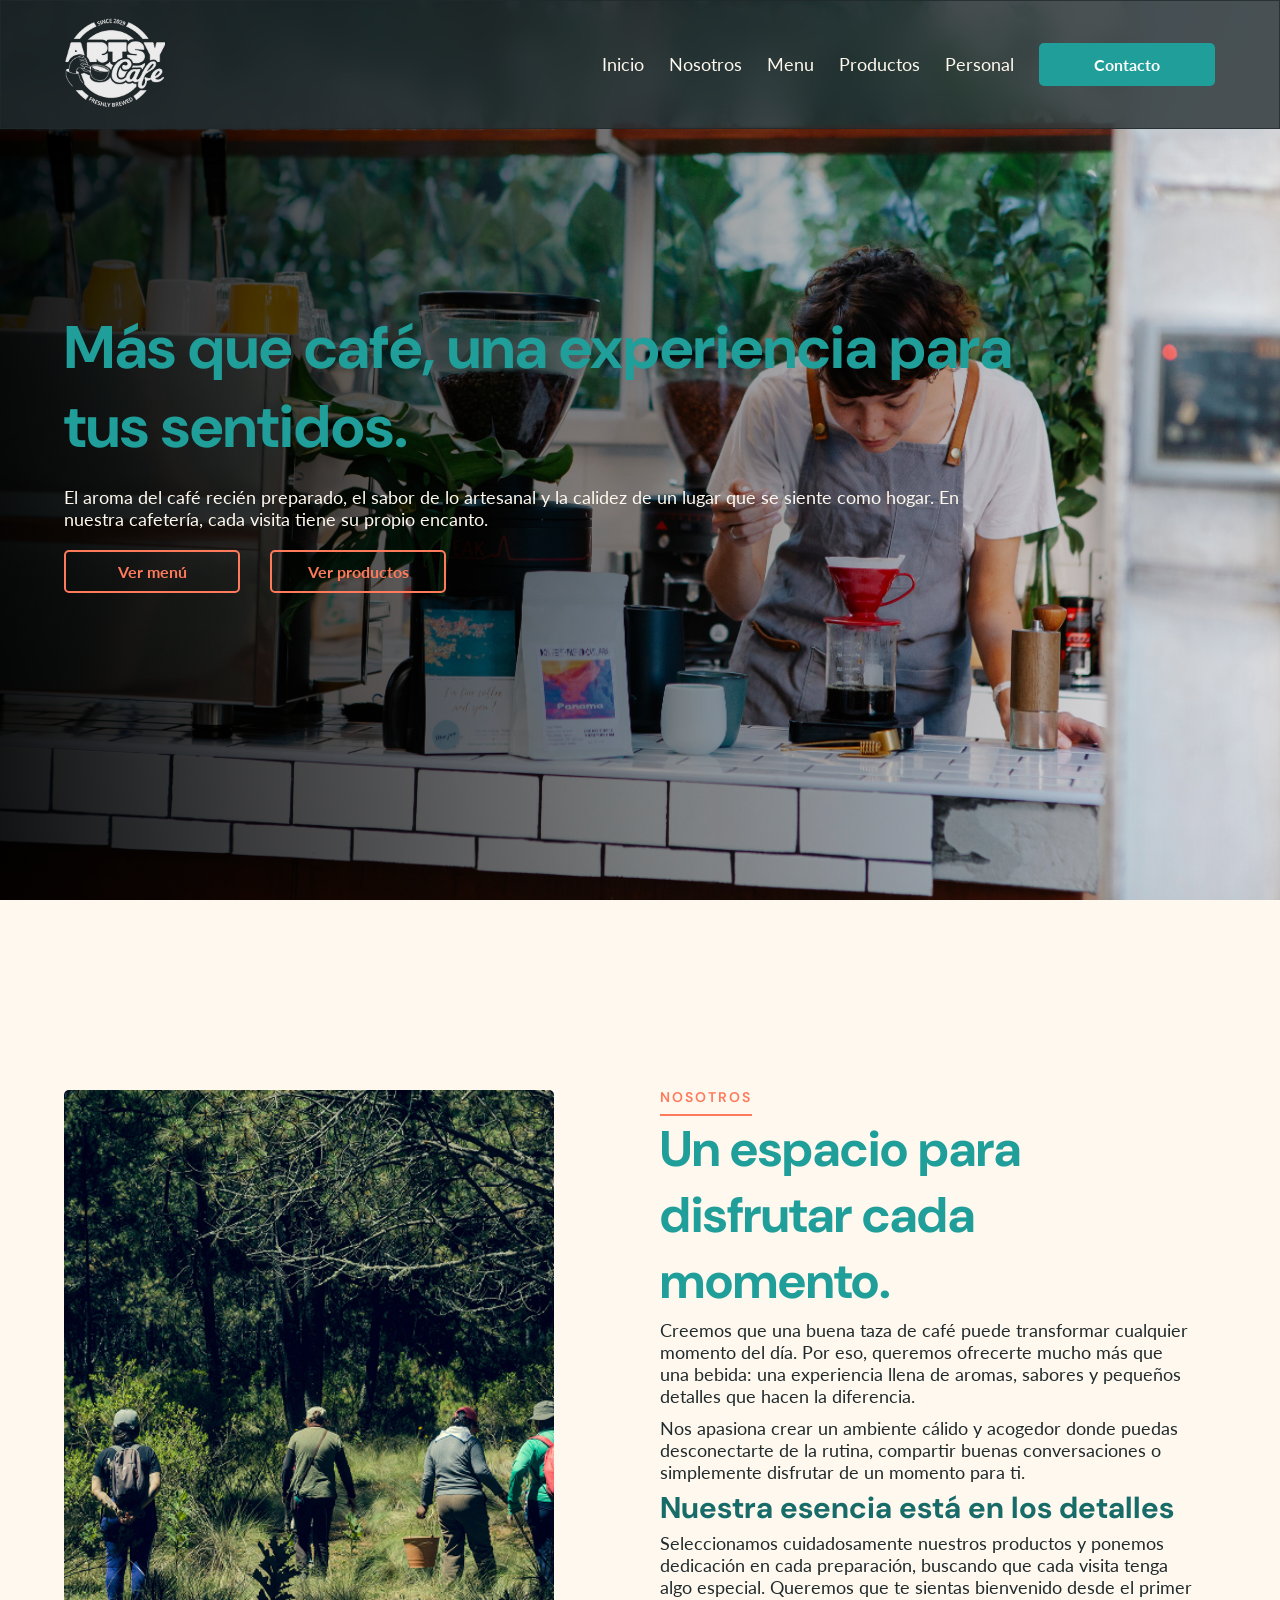
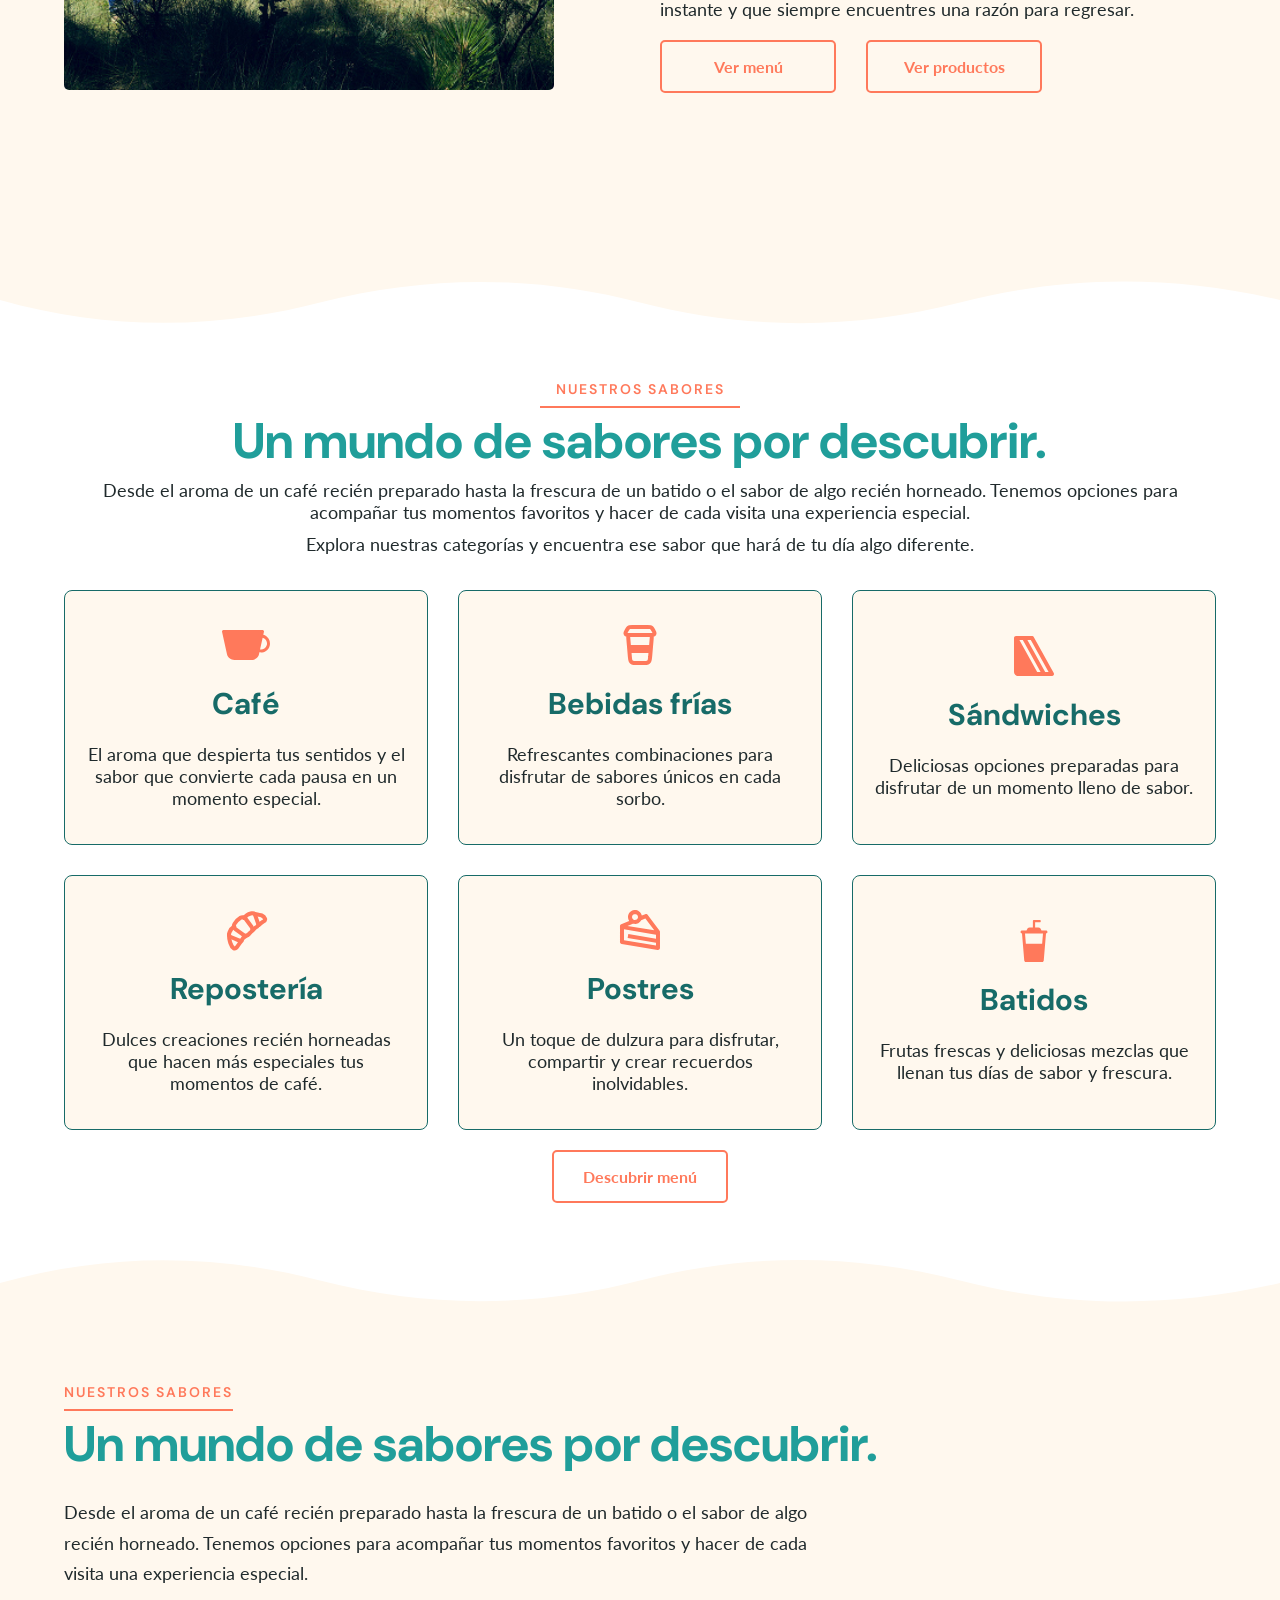
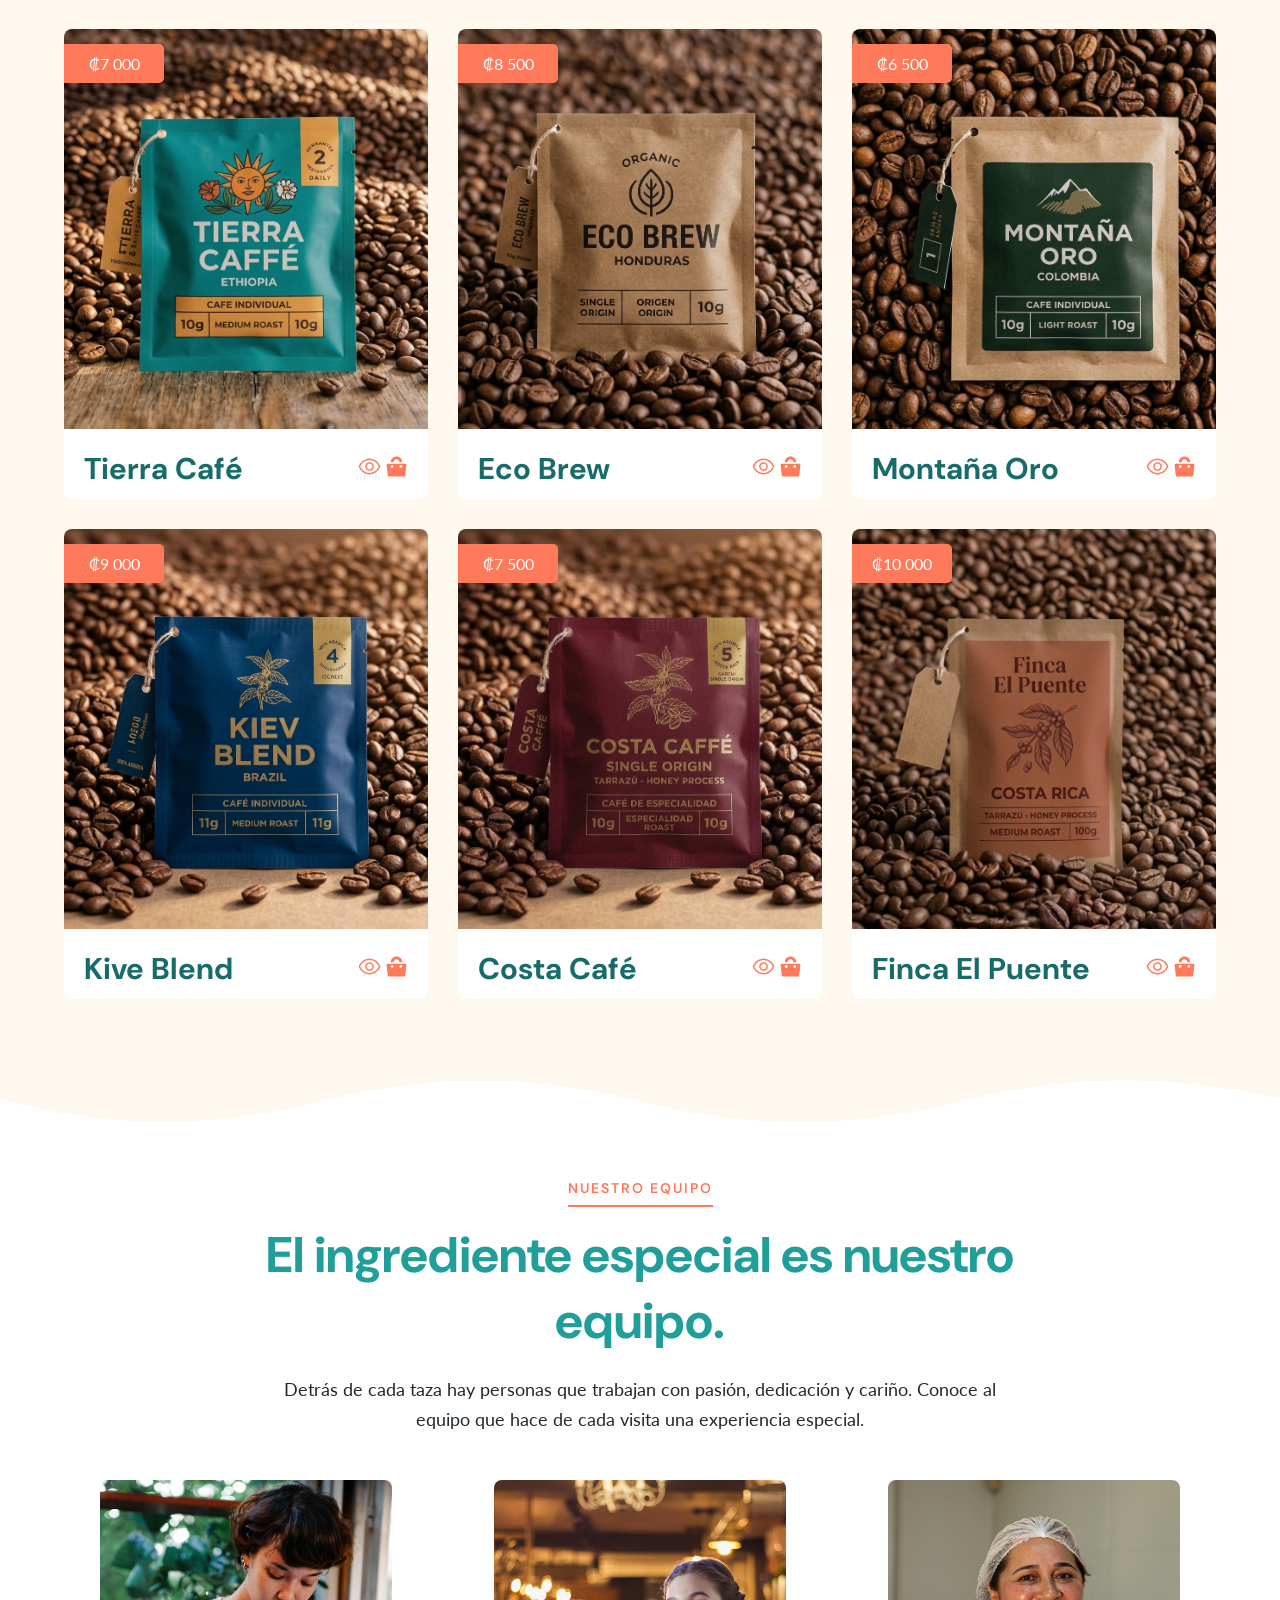
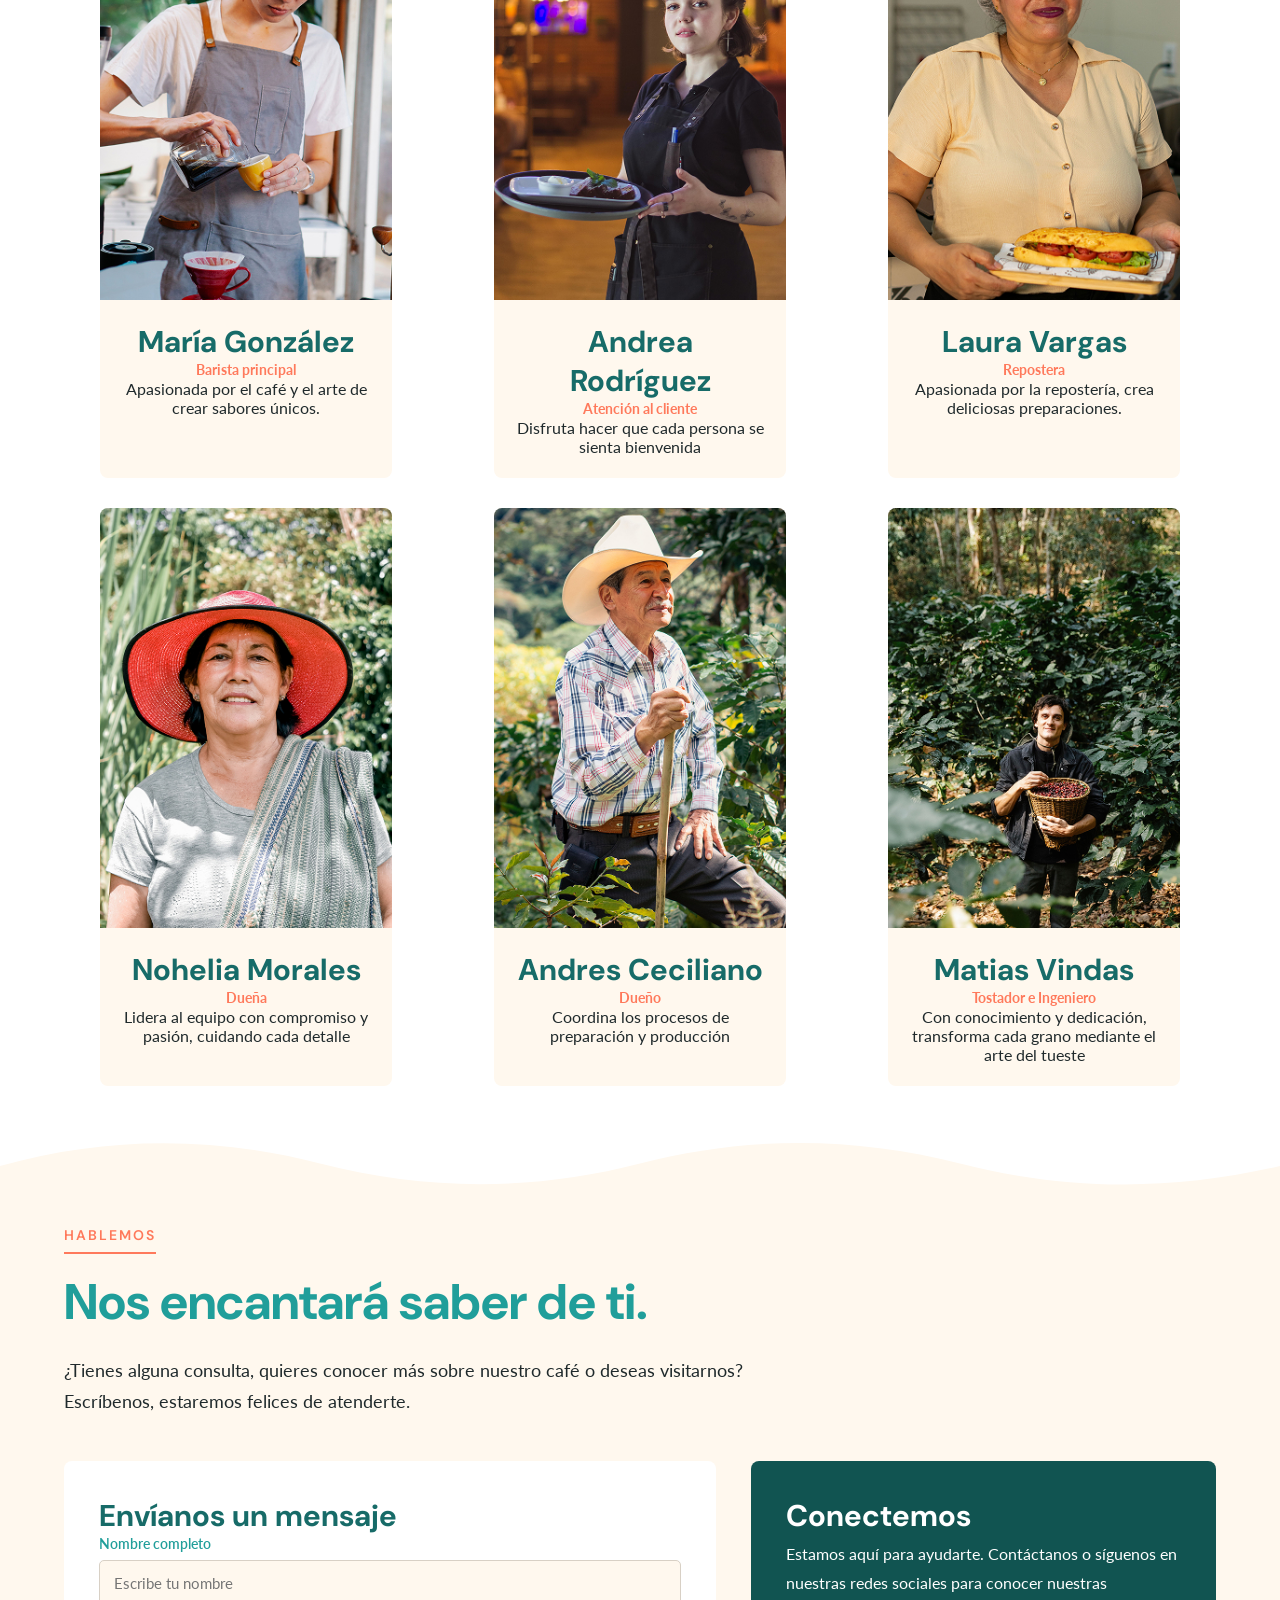
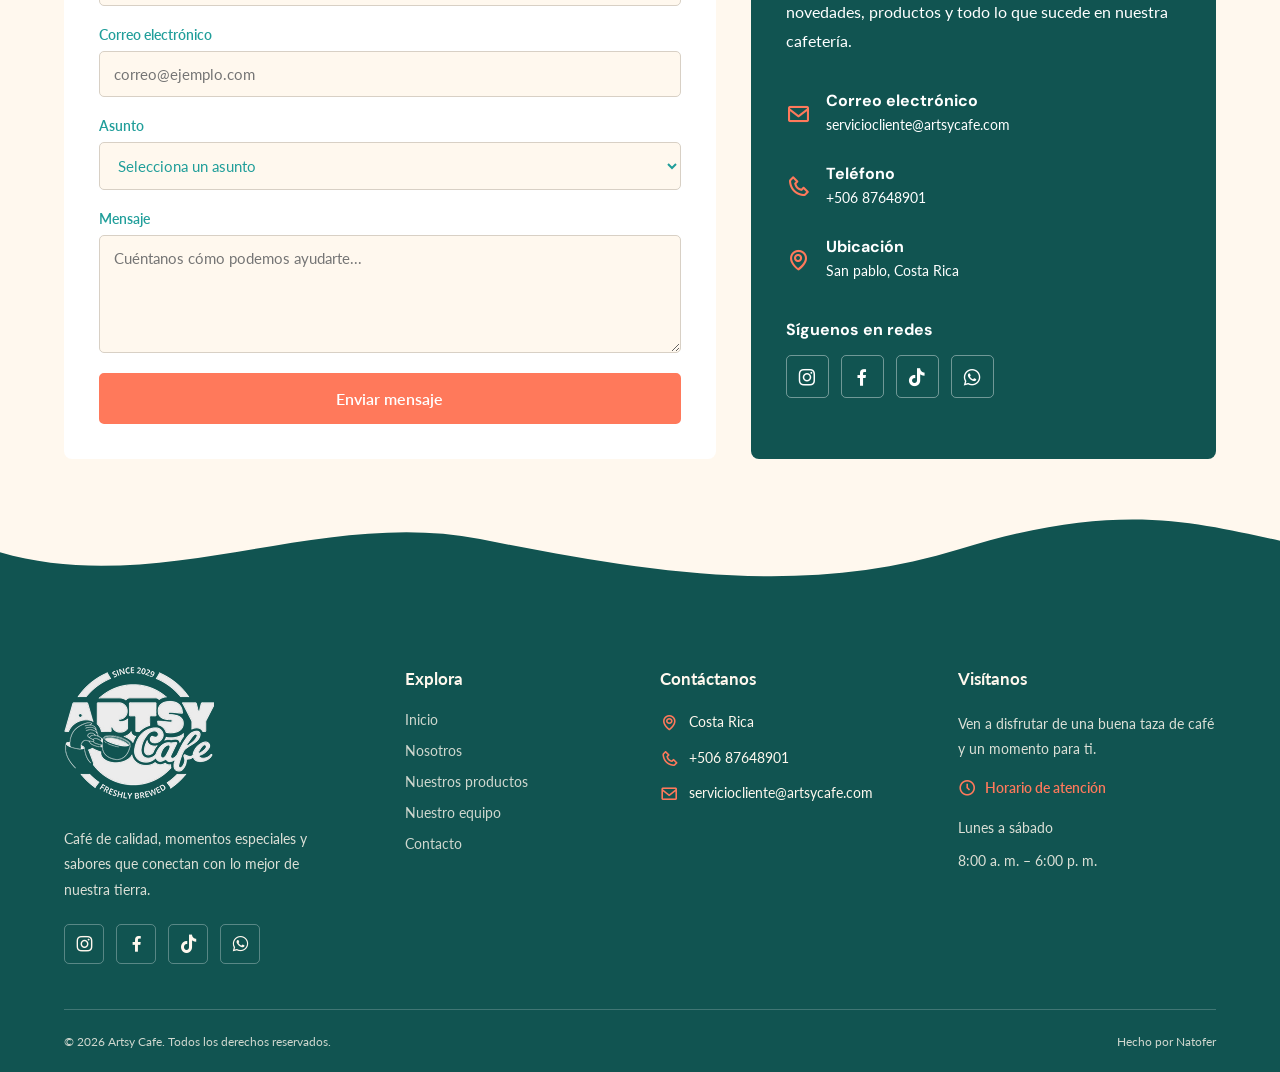
==== index.html @ 5e24585f "Add files via upload" ====
<!DOCTYPE html>
<html lang="en">

<head>
    <meta charset="UTF-8">
    <meta name="viewport" content="width=device-width, initial-scale=1.0">
    <title>Document</title>
    <link rel="stylesheet" href="css/style.css">
    <link href="https://unpkg.com/boxicons@2.1.4/css/boxicons.min.css" rel="stylesheet">
</head>

<body>
    <header>
        <nav>
            <article class="containerNav">
                <div class="logo">
                    <img src="img/logo.png" alt="Logo de la cafeteria Artsy Cafe">
                </div>
                <ul class="navLink">
                    <li class="navItem"><a href="#" class="navDirec">Inicio</a></li>
                    <li class="navItem"><a href="#" class="navDirec">Nosotros</a></li>
                    <li class="navItem"><a href="#" class="navDirec">Menu</a></li>
                    <li class="navItem"><a href="#" class="navDirec">Productos</a></li>
                    <li class="navItem"><a href="#" class="navDirec">Personal</a></li>
                    <li class="navItem"><a href="#" class="navDirec btnContact">Contacto</a></li>
                </ul>
            </article>
        </nav>
        <div class="containerHeader">
            <h1>Más que café, una experiencia para tus sentidos.</h1>
            <p>El aroma del café recién preparado, el sabor de lo artesanal y la calidez de un lugar que se siente como
                hogar. En nuestra cafetería, cada visita tiene su propio encanto.</p>
            <div class="botonesHeader">
                <a class="btnHeader" href="">Ver menú</a>
                <a class="btnHeader" href="">Ver productos</a>
            </div>

        </div>

    </header>
    <main>
        <section class="Nosotros">
            <article class="container">
                <div class="infoCaru">
                    <div class="nosotros-carrusel">
                        <div class="carrusel-track">
                            <!-- Grupo original -->
                            <img src="img/nosotros1.jpg" alt="Café 1">
                            <img src="img/nosotros2.jpg" alt="Café 2">
                            <img src="img/nosotros3.jpg" alt="Café 3">
                            <img src="img/nosotros4.jpg" alt="Café 4">
                            <img src="img/nosotros5.jpg" alt="Café 5">
                            <img src="img/nosotros6.jpg" alt="Café 6">

                            <!-- Duplicado para el efecto infinito -->
                            <img src="img/nosotros1.jpg" alt="Café 1">
                            <img src="img/nosotros2.jpg" alt="Café 2">
                            <img src="img/nosotros3.jpg" alt="Café 3">
                            <img src="img/nosotros4.jpg" alt="Café 4">
                            <img src="img/nosotros5.jpg" alt="Café 5">
                            <img src="img/nosotros6.jpg" alt="Café 6">
                        </div>
                    </div>
                    <div class="textos">
                        <span class="etiqueta">Nosotros</span>
                        <h2>Un espacio para disfrutar cada momento.</h2>
                        <P class="pOscuro">Creemos que una buena taza de café puede transformar cualquier momento del
                            día. Por eso,
                            queremos ofrecerte mucho más que una bebida: una experiencia llena de aromas, sabores y
                            pequeños detalles que hacen la diferencia.</P>
                        <P class="pOscuro">Nos apasiona crear un ambiente cálido y acogedor donde puedas desconectarte
                            de la rutina,
                            compartir buenas conversaciones o simplemente disfrutar de un momento para ti.</P>
                        <h3>Nuestra esencia está en los detalles</h3>
                        <p class="pOscuro">Seleccionamos cuidadosamente nuestros productos y ponemos dedicación en cada
                            preparación,
                            buscando que cada visita tenga algo especial. Queremos que te sientas bienvenido desde el
                            primer instante y que siempre encuentres una razón para regresar.</p>
                        <div class="botonesNosotros">
                            <a class="btnNosotros" href="">Ver menú</a>
                            <a class="btnNosotros" href="">Ver productos</a>
                        </div>

                    </div>

                </div>

            </article>
        </section>
        <div class="separadorOndas">
            <svg viewBox="0 0 1440 120" preserveAspectRatio="none">
                <path d="M0,40
               C120,100 240,100 360,45
               C480,-10 600,-10 720,45
               C840,100 960,100 1080,45
               C1200,-10 1320,-10 1440,40
               L1440,0 L0,0 Z" fill="var(--Marfil)" />
            </svg>
        </div>
        <section class="menu">
            <article class="container">
                <div class="texroinfoProduc">
                    <span class="etiqueta">NUESTROS SABORES</span>
                    <h2>Un mundo de sabores por descubrir.</h2>
                    <P class="pOscuro">Desde el aroma de un café recién preparado hasta la frescura de un batido o el
                        sabor
                        de algo recién horneado. Tenemos opciones para acompañar tus momentos favoritos y hacer de cada
                        visita una experiencia especial.</P>
                    <P class="pOscuro">Explora nuestras categorías y encuentra ese sabor que hará de tu día algo
                        diferente.</P>
                    <div class="productos">
                        <div class="cardProductos">
                            <img src="img/svg/bi_cup-fill.svg" alt="taza de cafe">
                            <h3>Café</h3>
                            <p class="pOscuro">El aroma que despierta tus sentidos y el sabor que convierte cada pausa
                                en un momento especial.</p>
                        </div>
                        <div class="cardProductos">
                            <img src="img/svg/ci_coffe-to-go.svg" alt="botella para bebidas frias">
                            <h3>Bebidas frías</h3>
                            <p class="pOscuro">Refrescantes combinaciones para disfrutar de sabores únicos en cada
                                sorbo.</p>
                        </div>
                        <div class="cardProductos">
                            <img src="img/svg/boxicons_sandwich-filled.svg" alt="medio emparedado">
                            <h3>Sándwiches</h3>
                            <p class="pOscuro">Deliciosas opciones preparadas para disfrutar de un momento lleno de
                                sabor.</p>
                        </div>
                        <div class="cardProductos">
                            <img src="img/svg/icon-park_croissant.svg" alt="croissanr">
                            <h3>Repostería</h3>
                            <p class="pOscuro">Dulces creaciones recién horneadas que hacen más especiales tus momentos
                                de café.</p>
                        </div>
                        <div class="cardProductos">
                            <img src="img/svg/boxicons_cake-slice.svg" alt="porcion de un pastel ">
                            <h3>Postres</h3>
                            <p class="pOscuro">Un toque de dulzura para disfrutar, compartir y crear recuerdos
                                inolvidables.</p>
                        </div>
                        <div class="cardProductos">
                            <img src="img/svg/fluent-emoji-high-contrast_cup-with-straw.svg" alt="vaso para batidos">
                            <h3>Batidos</h3>
                            <p class="pOscuro">Frutas frescas y deliciosas mezclas que llenan tus días de sabor y
                                frescura.</p>
                        </div>
                    </div>
                    <a class="btnNosotros" href="">Descubrir menú</a>
                </div>

            </article>
        </section>
        <div class="separadorOndas">
            <svg viewBox="0 0 1440 120" preserveAspectRatio="none">
                <path d="M0,80
            C120,20 240,20 360,75
            C480,130 600,130 720,75
            C840,20 960,20 1080,75
            C1200,130 1320,130 1440,80
            L1440,120 L0,120 Z" fill="var(--Marfil)" />
            </svg>
        </div>
        <section class="secProducto">
            <article class="container">
                <span class="etiqueta">NUESTROS SABORES</span>

                <h2>Un mundo de sabores por descubrir.</h2>

                <p class="pOscuro">
                    Desde el aroma de un café recién preparado hasta la frescura
                    de un batido o el sabor de algo recién horneado. Tenemos
                    opciones para acompañar tus momentos favoritos y hacer de
                    cada visita una experiencia especial.
                </p>
                <div class="productosCars">
                    <div class="cardProducto">
                        <div class="cafe">
                            <img src="img/cafe1.jpg" alt="Café Tierra">
                        </div>
                        <div class="ojo"></div>
                        <div class="precio">
                            <p>₡7 000</p>
                        </div>
                        <div class="textos">
                            <div class="tituloBoton">
                                <h3>Tierra Café</h3>
                                <div class="botones">
                                    <a href=""><img src="img/svg/carbon_view.svg" alt=""></a>
                                    <a href=""><img src="img/svg/at-icons_shopping-bag.svg" alt=""></a>
                                </div>
                            </div>
                        </div>
                    </div>

                    <div class="cardProducto">
                        <div class="cafe">
                            <img src="img/cafe2.jpg" alt="Café de Altura">
                        </div>
                        <div class="ojo"></div>
                        <div class="precio">
                            <p>₡8 500</p>
                        </div>
                        <div class="textos">
                            <div class="tituloBoton">
                                <h3>Eco Brew</h3>
                                <div class="botones">
                                    <a href=""><img src="img/svg/carbon_view.svg" alt=""></a>
                                    <a href=""><img src="img/svg/at-icons_shopping-bag.svg" alt=""></a>
                                </div>
                            </div>
                        </div>
                    </div>

                    <div class="cardProducto">
                        <div class="cafe">
                            <img src="img/cafe3.jpg" alt="Café Montaña">
                        </div>
                        <div class="ojo"></div>
                        <div class="precio">
                            <p>₡6 500</p>
                        </div>
                        <div class="textos">
                            <div class="tituloBoton">
                                <h3>Montaña Oro</h3>
                                <div class="botones">
                                    <a href=""><img src="img/svg/carbon_view.svg" alt=""></a>
                                    <a href=""><img src="img/svg/at-icons_shopping-bag.svg" alt=""></a>
                                </div>
                            </div>
                        </div>
                    </div>

                    <div class="cardProducto">
                        <div class="cafe">
                            <img src="img/cafe4.jpg" alt="Café Reserva">
                        </div>
                        <div class="ojo"></div>
                        <div class="precio">
                            <p>₡9 000</p>
                        </div>
                        <div class="textos">
                            <div class="tituloBoton">
                                <h3>Kive Blend</h3>
                                <div class="botones">
                                    <a href=""><img src="img/svg/carbon_view.svg" alt=""></a>
                                    <a href=""><img src="img/svg/at-icons_shopping-bag.svg" alt=""></a>
                                </div>
                            </div>
                        </div>
                    </div>

                    <div class="cardProducto">
                        <div class="cafe">
                            <img src="img/cafe5.jpg" alt="Costa Café">
                        </div>
                        <div class="ojo"></div>
                        <div class="precio">
                            <p>₡7 500</p>
                        </div>
                        <div class="textos">
                            <div class="tituloBoton">
                                <h3>Costa Café</h3>
                                <div class="botones">
                                    <a href=""><img src="img/svg/carbon_view.svg" alt=""></a>
                                    <a href=""><img src="img/svg/at-icons_shopping-bag.svg" alt=""></a>
                                </div>
                            </div>
                        </div>
                    </div>

                    <div class="cardProducto">
                        <div class="cafe">
                            <img src="img/cafe6.jpg" alt="Café Especial">
                        </div>
                        <div class="ojo"></div>
                        <div class="precio">
                            <p>₡10 000</p>
                        </div>
                        <div class="textos">
                            <div class="tituloBoton">
                                <h3>Finca El Puente</h3>
                                <div class="botones">
                                    <a href=""><img src="img/svg/carbon_view.svg" alt=""></a>
                                    <a href=""><img src="img/svg/at-icons_shopping-bag.svg" alt=""></a>
                                </div>
                            </div>

                        </div>
                    </div>
                </div>
            </article>
        </section>
        <div class="separadorOndas">
            <svg viewBox="0 0 1440 120" preserveAspectRatio="none">
                <path d="M0,40
               C120,100 240,100 360,45
               C480,-10 600,-10 720,45
               C840,100 960,100 1080,45
               C1200,-10 1320,-10 1440,40
               L1440,0 L0,0 Z" fill="var(--Marfil)" />
            </svg>
        </div>
        <section class="personal">
            <article class="container">
                <div class="encabezadoPersonal">
                    <span class="etiqueta">NUESTRO EQUIPO</span>
                    <h2>El ingrediente especial es nuestro equipo.</h2>
                    <p class="pOscuro">
                        Detrás de cada taza hay personas que trabajan con pasión,
                        dedicación y cariño. Conoce al equipo que hace de cada
                        visita una experiencia especial.
                    </p>
                </div>

                <div class="gridPersonal">

                    <div class="cardPersonal">
                        <div class="fotoPersonal">
                            <img src="img/barista.jpg" alt="Barista de la cafetería">
                        </div>
                        <div class="infoPersonal">
                            <h3>María González</h3>
                            <span class="puesto">Barista principal</span>
                            <p>Apasionada por el café y el arte de crear sabores únicos.</p>
                        </div>
                    </div>

                    <div class="cardPersonal">
                        <div class="fotoPersonal">
                            <img src="img/mesera.jpg" alt="Encargada de atención al cliente">
                        </div>
                        <div class="infoPersonal">
                            <h3>Andrea Rodríguez</h3>
                            <span class="puesto">Atención al cliente</span>
                            <p>Disfruta hacer que cada persona se sienta bienvenida</p>
                        </div>
                    </div>

                    <div class="cardPersonal">
                        <div class="fotoPersonal">
                            <img src="img/repostera.jpg" alt="Encargada de atención al cliente">
                        </div>
                        <div class="infoPersonal">
                            <h3>Laura Vargas</h3>
                            <span class="puesto">Repostera</span>
                            <p>Apasionada por la repostería, crea deliciosas preparaciones.</p>
                        </div>
                    </div>
                    <div class="cardPersonal">
                        <div class="fotoPersonal">
                            <img src="img/jefa.jpg" alt="jefa de la cafeteria">
                        </div>
                        <div class="infoPersonal">
                            <h3>Nohelia Morales</h3>
                            <span class="puesto">Dueña</span>
                            <p>Lidera al equipo con compromiso y pasión, cuidando cada detalle</p>
                        </div>
                    </div>

                    <div class="cardPersonal">
                        <div class="fotoPersonal">
                            <img src="img/jefe.jpg" alt="Jefe de la cafeteria">
                        </div>
                        <div class="infoPersonal">
                            <h3>Andres Ceciliano</h3>
                            <span class="puesto">Dueño</span>
                            <p>Coordina los procesos de preparación y producción</p>
                        </div>
                    </div>

                    <div class="cardPersonal">
                        <div class="fotoPersonal">
                            <img src="img/tostador.jpg" alt="Encargado de tostar el cafe">
                        </div>
                        <div class="infoPersonal">
                            <h3>Matias Vindas</h3>
                            <span class="puesto">Tostador e Ingeniero</span>
                            <p>Con conocimiento y dedicación, transforma cada grano mediante el arte del tueste</p>
                        </div>
                    </div>
                </div>
            </article>
        </section>
        <div class="separadorOndas">
            <svg viewBox="0 0 1440 120" preserveAspectRatio="none">
                <path d="M0,80
            C120,20 240,20 360,75
            C480,130 600,130 720,75
            C840,20 960,20 1080,75
            C1200,130 1320,130 1440,80
            L1440,120 L0,120 Z" fill="var(--Marfil)" />
            </svg>
        </div>
        <section class="contacto">
            <article class="container">

                <div class="encabezadoContacto">
                    <span class="etiqueta">HABLEMOS</span>
                    <h2>Nos encantará saber de ti.</h2>
                    <p class="pOscuro">
                        ¿Tienes alguna consulta, quieres conocer más sobre nuestro café
                        o deseas visitarnos? Escríbenos, estaremos felices de atenderte.
                    </p>
                </div>
                <div class="contenidoContacto">
                    <div class="formularioContacto">
                        <h3>Envíanos un mensaje</h3>

                        <form action="#" method="post">

                            <div class="campo">
                                <label for="nombre">Nombre completo</label>
                                <input type="text" id="nombre" name="nombre" placeholder="Escribe tu nombre" required>
                            </div>

                            <div class="campo">
                                <label for="correo">Correo electrónico</label>
                                <input type="email" id="correo" name="correo" placeholder="correo@ejemplo.com" required>
                            </div>

                            <div class="campo">
                                <label for="asunto">Asunto</label>
                                <select id="asunto" name="asunto" required>
                                    <option value="" disabled selected>
                                        Selecciona un asunto
                                    </option>
                                    <option value="consulta">Consulta general</option>
                                    <option value="productos">Productos y precios</option>
                                    <option value="cafe">Compra de café</option>
                                    <option value="visita">Visita a la cafetería</option>
                                    <option value="otro">Otro</option>
                                </select>
                            </div>

                            <div class="campo">
                                <label for="mensaje">Mensaje</label>
                                <textarea id="mensaje" name="mensaje" rows="5"
                                    placeholder="Cuéntanos cómo podemos ayudarte..." required></textarea>
                            </div>

                            <button type="submit" class="btnContacto">
                                Enviar mensaje
                            </button>

                        </form>
                    </div>

                    <!-- Información y redes sociales -->
                    <aside class="infoContacto">

                        <h3>Conectemos</h3>

                        <p class="pClaro">
                            Estamos aquí para ayudarte. Contáctanos o síguenos en
                            nuestras redes sociales para conocer nuestras novedades,
                            productos y todo lo que sucede en nuestra cafetería.
                        </p>

                        <div class="datoContacto">
                            <i class="bx bx-envelope"></i>
                            <div>
                                <h4>Correo electrónico</h4>
                                <p class="pClaro">serviciocliente@artsycafe.com</p>
                            </div>
                        </div>

                        <div class="datoContacto">
                            <i class="bx bx-phone"></i>
                            <div>
                                <h4>Teléfono</h4>
                                <p class="pClaro">+506 87648901</p>
                            </div>
                        </div>

                        <div class="datoContacto">
                            <i class="bx bx-map"></i>
                            <div>
                                <h4>Ubicación</h4>
                                <p class="pClaro">San pablo, Costa Rica</p>
                            </div>
                        </div>

                        <div class="redesContacto">
                            <h4>Síguenos en redes</h4>

                            <div class="iconosRedes">
                                <a href="#" aria-label="Instagram">
                                    <i class="bx bxl-instagram"></i>
                                </a>

                                <a href="#" aria-label="Facebook">
                                    <i class="bx bxl-facebook"></i>
                                </a>

                                <a href="#" aria-label="TikTok">
                                    <i class="bx bxl-tiktok"></i>
                                </a>

                                <a href="#" aria-label="WhatsApp">
                                    <i class="bx bxl-whatsapp"></i>
                                </a>
                            </div>
                        </div>

                    </aside>

                </div>
            </article>
        </section>
        <div class="ondasFooter">
            <svg viewBox="0 0 1440 120" preserveAspectRatio="none" xmlns="http://www.w3.org/2000/svg">
                <path d="M0,64 C180,120 360,10 540,48
               C720,86 900,120 1080,60
               C1260,0 1350,30 1440,50
               L1440,120 L0,120 Z" fill="var(--botonPrincipalHover)" />
            </svg>
        </div>

    </main>
    <footer class="footer">
        
        <div class="container">
            <div class="contenidoFooter">

                <!-- Marca -->
                <div class="marcaFooter">
                    <a href="#" class="logoFooter"><img src="img/logo.png" alt=""></a>
                    <p>
                        Café de calidad, momentos especiales y sabores
                        que conectan con lo mejor de nuestra tierra.
                    </p>
                    <div class="redesFooter">
                        <a href="#" aria-label="Instagram">
                            <i class="bx bxl-instagram"></i>
                        </a>
                        <a href="#" aria-label="Facebook">
                            <i class="bx bxl-facebook"></i>
                        </a>
                        <a href="#" aria-label="TikTok">
                            <i class="bx bxl-tiktok"></i>
                        </a>
                        <a href="#" aria-label="WhatsApp">
                            <i class="bx bxl-whatsapp"></i>
                        </a>
                    </div>
                </div>

                <!-- Navegación -->
                <div class="enlacesFooter">
                    <h3>Explora</h3>
                    <ul>
                        <li><a href="#inicio">Inicio</a></li>
                        <li><a href="#nosotros">Nosotros</a></li>
                        <li><a href="#productos">Nuestros productos</a></li>
                        <li><a href="#personal">Nuestro equipo</a></li>
                        <li><a href="#contacto">Contacto</a></li>
                    </ul>
                </div>

                <!-- Información -->
                <div class="enlacesFooter">
                    <h3>Contáctanos</h3>
                    <ul class="contactoFooter">
                        <li>
                            <i class="bx bx-map"></i>
                            <span>Costa Rica</span>
                        </li>
                        <li>
                            <i class="bx bx-phone"></i>
                            <span>+506 87648901</span>
                        </li>
                        <li>
                            <i class="bx bx-envelope"></i>
                            <span>serviciocliente@artsycafe.com</span>
                        </li>
                    </ul>
                </div>

                <!-- Horario -->
                <div class="horarioFooter">
                    <h3>Visítanos</h3>
                    <p>Ven a disfrutar de una buena taza de café y un momento para ti.</p>
                    <span class="horarioEtiqueta">
                        <i class="bx bx-time-five"></i>
                        Horario de atención
                    </span>
                    <p>Lunes a sábado</p>
                    <p>8:00 a. m. – 6:00 p. m.</p>
                </div>

            </div>

            <!-- Parte inferior -->
            <div class="inferiorFooter">
                <p>© 2026 Artsy Cafe. Todos los derechos reservados.</p>
                <p>Hecho por Natofer</p>
            </div>
        </div>
    </footer>
</body>

</html>
---- css/style.css ----
/*GENERAL*/
@import url('https://fonts.googleapis.com/css2?family=Cormorant+Garamond:ital,wght@0,400;0,500;0,600;1,400;1,500&family=DM+Sans:wght@400;500;600;700&family=Lato:wght@400;700&display=swap');
* {
    padding: 0;
    margin: 0;
    box-sizing: border-box;
    list-style: none;
    text-decoration: none;
    transition: 0.5s ease-in-out;
}
:root {
    /* TIPOGRAFÍAS */
    --fuenteTitulos: "DM Sans";
    --fuenteTexto: "Lato";
    --fuenteFrases: "Cormorant Garamond";
    /* PALETA PRINCIPAL */
    --Naranja: #FF795B;
    --azul: #209e9a;
    --Marfil: #FFF8EE;
    --noche: #202A2C;

    /* COLORES COMPLEMENTARIOS */
    --arena: #E9E1D5;
    --menta: #D9E8E3;
    --dorado: #D9A441;
    --gris: #697573;
    --blanco: #FFFFFF;

    /* TEXTOS */
    --textoPrincipal: #202A2C;
    --textoSecundario: #697573;
    --textoClaro: #FFF8EE;
    --textoEnBoton: #FFFFFF;

    /* FONDOS */
    --fondoPrincipal: #FFF8EE;
    --fondoOscuro: #202A2C;
    --fondoAlternativo: #E9E1D5;
    --fondoTarjeta: #FFFFFF;
    --fondoSuave: #D9E8E3;

    /* BOTONES */
    --botonPrincipal: #176B68;
    --botonPrincipalTexto: #FFFFFF;
    --botonPrincipalHover: #115451;

    --botonSecundario: #FF795B;
    --botonSecundarioTexto: #202A2C;
    --botonSecundarioHover: #E86649;

    --botonOutline: #176B68;
    --botonOutlineTexto: #176B68;

    /* NAVEGACIÓN */
    --navback: rgba(32, 42, 44, 0.781);
    --navTexto: #FFF8EE;
    --navHover: #FF795B;

    /* ENLACES */
    --enlace: #176B68;
    --enlaceHover: #E86649;

    /* BORDES Y SOMBRAS */
    --borde: #D8D0C5;
    --bordeOscuro: rgba(255, 248, 238, 0.18);
    --sombra: 0 8px 24px rgba(32, 42, 44, 0.10);

    /* ESTADOS */
    --exito: #287A55;
    --advertencia: #D9A441;
    --error: #C44545;
}
.container {
    width: 90%;
    margin: 0 auto;
}
section {
    padding: 40px 0;
    min-height: 100vh;
}
/*
===========================================================================
Separador
=========================================================================
*/
.separadorOndas {
    width: 100%;
    height: 60px;
    overflow: hidden;
    line-height: 0;
}

.separadorOndas svg {
    width: 100%;
    height: 100%;
    display: block;
}

.ondasFooter {
    width: 100%;
    height: 100px;
    overflow: hidden;
    line-height: 0;
    margin-bottom: -1px;
    background-color: var(--Marfil);
}

.ondasFooter svg {
    display: block;
    width: 100%;
    height: 100%;
}

/*
============================================================================
Fuentes
============================================================================
*/
h1 {
    font-family: var(--fuenteTitulos);
    font-size: 60px;
    color: var(--azul);
    max-width: 980px;
}
h2 {
    font-family: var(--fuenteTitulos);
    font-size: 50px;
    color: var(--azul);
    max-width: 980px;
}
h3 {
    font-family: var(--fuenteTitulos);
    font-size: 30px;
    color: var(--botonOutline);
}
h4{
    font-family: var(--fuenteTitulos);
}
.infoContacto h3,
.infoContacto h4 {
    color: var(--blanco);
}
.pOscuro {
    font-family: var(--fuenteTexto);
    font-size: 18px;
    color: var(--textoPrincipal);
    padding: 5px 0;
}
.pClaro{
    font-family: var(--fuenteTexto);
    font-size: 16px;
    color: var(--textoEnBoton);
    padding: 5px 0;
}
.frase {
    font-family: var(--fuenteFrases), serif;
    font-size: 25px;
    font-weight: 500;
    font-style: italic;
    line-height: 1.3;
    color: var(--Naranja);
}
.etiqueta {
    display: inline-block;
    color: var(--navHover);
    font-family: 'DM Sans', sans-serif;
    font-size: 14px;
    font-weight: 600;
    letter-spacing: 2px;
    text-transform: uppercase;
    padding-bottom: 8px;
    border-bottom: 2px solid var(--navHover);
}
.navDirec {
    font-family: var(--fuenteTexto);
    font-size: 18px;
    color: var(--Marfil);
}
.navDirec:hover {
    color: var(--Naranja);
    font-weight: bold;
}
/*
===========================================================================
Botones
===========================================================================
*/
/*NAV*/
.btnContact {
    display: flex;
    justify-content: center;
    align-items: center;

    width: 176px;
    padding: 10px;
    box-sizing: border-box;

    background-color: var(--azul);
    color: #FFFFFF;
    border: 2px solid var(--azul);
    border-radius: 5px;

    font-family: var(--fuenteTexto);
    font-size: 16px;
    font-weight: 700;
    text-align: center;
    text-decoration: none;

    cursor: pointer;
    transition: all 0.3s ease-in-out;
}
.btnContact:hover {
    background-color: var(--Naranja);
    color: #17131A;
    border-color: var(--Naranja);
}
/*Banner*/
.btnHeader {
    border-radius: 5px;
    border: 2px solid var(--Naranja);
    display: flex;
    width: 176px;
    padding: 10px;
    justify-content: center;
    align-items: center;
    gap: 10px;
    color: var(--Naranja);
    text-align: center;
    font-family: var(--fuenteTexto);
    font-size: 16px;
    font-style: normal;
    line-height: normal;
    font-weight: 700;
}
.btnHeader:hover {
    border-radius: 5px;
    border: 1px solid var(--rosaEmpolvado);
    background: var(--navHover);
    color: var(--Marfil);
}
/*NOSOTROS*/
.btnNosotros {
    color: var(--Naranja);
    border: 2px solid var(--Naranja);
    border-radius: 5px;
    display: flex;
    width: 176px;
    padding: 15px;
    justify-content: center;
    align-items: center;
    gap: 10px;
    text-align: center;
    font-family: var(--fuenteTexto);
    font-size: 16px;
    font-weight: 700;
    position: relative;
    overflow: hidden;
    background: transparent;
    text-decoration: none;
    transition: color 0.4s ease;
    z-index: 1;
}
.btnNosotros::before {
    content: "";
    position: absolute;
    inset: 0;
    background: var(--Naranja);
    transform: scaleX(0);
    transform-origin: left;
    transition: transform 0.4s ease;
    z-index: -1;
}
.btnNosotros:hover::before {
    transform: scaleX(1);
}
.btnNosotros:hover {
    color: var(--noche);
}
/*
========================================================
NAV
========================================================
*/
nav {
    padding: 15px 0;
    background: var(--navback);
    backdrop-filter: blur(15px);
    -webkit-backdrop-filter: blur(15px);
    border: 1px solid var(--navback);
    box-shadow: 0 8px 32px rgba(0, 0, 0, 0.08);
    z-index: 1000;
    position: fixed;
    top: 0;
    left: 0;
    width: 100%;
}
.containerNav {
    display: flex;
    width: 90%;
    margin: 0 auto;
    align-items: center;
    justify-content: space-between;
}
.logo img {
    width: 100px;
}
.navLink {
    display: flex;
    justify-content: space-between;
    gap: 25px;
    align-items: center;
}
/*
========================================================
HEADER
========================================================
*/
header {
    background:
        linear-gradient(to left,
            transparent 0%,
            rgba(0, 0, 0, 0.4) 50%,
            rgba(0, 0, 0, 0.9) 100%),
        url("../img/fondo.jpg");
    width: 100%;
    height: 100vh;
    background-position: center;
    background-repeat: no-repeat;
    background-size: cover;
}
.containerHeader {
    display: flex;
    flex-direction: column;
    height: 100%;
    justify-content: center;
    width: 90%;
    margin: 0 auto;
}
.containerHeader p {
    font-family: var(--fuenteTexto);
    font-size: 18px;
    color: var(--Marfil);
    max-width: 900px;
    padding-top: 20px;
}
.botonesHeader {
    display: flex;
    gap: 30px;
    padding-top: 20px;
}
/*
==============================================================================================================
Nosotros
===============================================================================================================
*/
.Nosotros {
    height: 100%;
    background-color: var(--Marfil);
}
.infoCaru {
    display: grid;
    grid-template-columns: 1fr 1fr;
    align-items: center;
    min-height: 100vh;
}
.botonesNosotros {
    display: flex;
    gap: 30px;
    padding-top: 15px;
}
.nosotros-carrusel {
    width: 85%;
    height: 600px;
    overflow: hidden;
    border-radius: 5px;
}
.carrusel-track {
    display: flex;
    flex-direction: column;
    animation: pasar-imagenes 18s infinite;
}
.carrusel-track img {
    width: 100%;
    height: 600px;
    flex-shrink: 0;
    object-fit: cover;
}
@keyframes pasar-imagenes {

    0%,
    13% {
        transform: translateY(0);
    }

    16.66%,
    29.66% {
        transform: translateY(-600px);
    }

    33.33%,
    46.33% {
        transform: translateY(-1200px);
    }

    50%,
    63% {
        transform: translateY(-1800px);
    }

    66.66%,
    79.66% {
        transform: translateY(-2400px);
    }

    83.33%,
    96.33% {
        transform: translateY(-3000px);
    }

    100% {
        transform: translateY(-3600px);
    }
}
/*
=====================================================================================
MENU
=====================================================================================
*/
.menu {
    display: flex;
    align-items: center;     
    justify-content: center;  
    background-color: var(--blanco);
}
.texroinfoProduc{
    display: flex;
    flex-direction: column;
    text-align: center;
}
.texroinfoProduc .etiqueta{
    width: 200px;
    margin: 0 auto;
}
.texroinfoProduc h2{
    text-align: center;
    width: 100%;
    margin: 0 auto;
}
.productos{
    display: grid;
    grid-template-columns: repeat(3,1fr);
    gap: 30px;
    padding-top: 30px;
}
.cardProductos {
    background-color: var(--Marfil);
    border: 1px solid var(--botonOutline);
    padding: 30px 22px;
    min-height: 240px;
    display: flex;
    flex-direction: column;
    align-items: center;
    justify-content: center;
    gap: 15px;
    border-radius: 8px;
    text-align: center;

    transition: transform 0.3s ease, 
                border-color 0.3s ease,
                box-shadow 0.3s ease;
}
.cardProductos img {
    height: 48px;
    width: 48px;
    object-fit: contain;
    margin: 0 auto;
    transition: transform 0.3s ease;
}
.cardProductos:hover {
    transform: translateY(-6px);
    border-color: var(--Naranja);
    box-shadow: 0 8px 20px rgba(0, 0, 0, 0.08);
}
.cardProductos:hover img {
    transform: scale(1.1);
}
.texroinfoProduc .btnNosotros{
    margin: 20px  auto 0;
}
/*
=================================================================================
Productos
=================================================================================
*/
.secProducto {
    background-color: var(--Marfil);
    padding: 80px 0;
}
.secProducto h2 {
    margin-bottom: 15px;
}
.secProducto .pOscuro {
    max-width: 750px;
    line-height: 1.7;
}
.productosCars {
    display: grid;
    grid-template-columns: repeat(3, minmax(0, 1fr));
    gap: 30px;
    padding-top: 35px;
       justify-items: center;
}
.cardProducto {
    width: 100%;
    min-width: 0;
    height: 470px;
    background-color: var(--blanco);
    position: relative;
    overflow: hidden;
    border-radius: 8px;
    transition: transform 0.3s ease, box-shadow 0.3s ease;
}
.cardProducto:hover {
    transform: translateY(-5px);
    box-shadow: 0 10px 25px rgba(0, 0, 0, 0.10);
}
.cafe {
    width: 100%;
    height: 400px;
    overflow: hidden;
}
.cafe img {
    width: 100%;
    height: 100%;
    object-fit: cover;
    display: block;
    transition: transform 0.5s ease;
}
.cardProducto:hover .cafe img {
    transform: scale(1.08);
}
.precio {
    position: absolute;
    top: 15px;
    left: 0;
    background-color: var(--Naranja);
    padding: 10px 18px;
    min-width: 100px;
    text-align: center;
    font-family: var(--fuenteTexto);
    color: var(--blanco);
    border-radius: 0 5px 5px 0;
    transition: background-color 0.3s ease;
}
.cardProducto:hover .precio {
    background-color: var(--azul);
}
.textos {
    padding: 20px;
}
.tituloBoton{
    display: flex;
    justify-content: space-between;
    align-items: center;
}
.botones a img{
    width: 23px;
}
/*
=============================================================================
Personal
=============================================================================
*/
.personal{
    background-color: var(--blanco);
}
.encabezadoPersonal {
    text-align: center;
    max-width: 750px;
    margin: 0 auto 40px;
}

.encabezadoPersonal h2 {
    margin: 15px 0;
}

.encabezadoPersonal p {
    line-height: 1.7;
}

.gridPersonal {
    display: grid;
    grid-template-columns: repeat(3, minmax(0, 1fr));
    gap: 30px;
       justify-items: center;
}

.cardPersonal {
    background-color: var(--Marfil);
    overflow: hidden;
    border-radius: 8px;
    transition: transform 0.3s ease;
    width: 80%;
}

.cardPersonal:hover {
    transform: translateY(-6px);
}

.fotoPersonal {
    width: 100%;
    height: 420px;
    overflow: hidden;
}

.fotoPersonal img {
    width: 100%;
    height: 100%;
    object-fit: cover;
    display: block;
    transition: transform 0.4s ease;
}

.cardPersonal:hover .fotoPersonal img {
    transform: scale(1.05);
}

.infoPersonal {
    padding: 22px;
}
.puesto{
    color: var(--Naranja);
    font-family: var(--fuenteTexto);
    font-size: 14px;
    font-weight: bold;
    text-align: center;
    margin: 0 auto;
    width: 100%;
    display: inline-flex;
    justify-content: center;
}
.infoPersonal p{
    font-family: var(--fuenteTexto);
    font-size: 16px;
    color: var(--textoPrincipal);
    text-align: center;
}
.infoPersonal h3{
    text-align: center;
}
/*
====================================================================
Contacto
====================================================================
*/
.contacto{
    background-color: var(--Marfil);
}
.encabezadoContacto {
    max-width: 700px;
    margin-bottom: 40px;
}

.encabezadoContacto h2 {
    margin: 15px 0;
}

.encabezadoContacto p {
    line-height: 1.7;
}

.contenidoContacto {
    display: grid;
    grid-template-columns: 1.4fr 1fr;
    gap: 35px;
    align-items: stretch;
}

.formularioContacto,
.infoContacto {
    padding: 35px;
    border-radius: 8px;
}

.formularioContacto {
    background-color: var(--blanco);
}
.campo {
    display: flex;
    flex-direction: column;
    gap: 8px;
    margin-bottom: 20px;
}

.campo label {
    font-family: var(--fuenteTexto);
    font-size: 14px;
    font-weight: 600;
    color: var(--azul);
}

.campo input,
.campo select,
.campo textarea {
    width: 100%;
    padding: 13px 14px;
    border: 1px solid #D8D0C5;
    border-radius: 5px;
    background-color: var(--Marfil);
    color: var(--azul);
    font-family: var(--fuenteTexto);
    font-size: 15px;
    box-sizing: border-box;
    outline: none;
    transition: border-color 0.3s ease;
}

.campo input:focus,
.campo select:focus,
.campo textarea:focus {
    border-color: var(--Naranja);
}

.campo textarea {
    resize: vertical;
}

.btnContacto {
    width: 100%;
    padding: 14px 20px;
    border: 2px solid var(--Naranja);
    border-radius: 5px;
    background-color: var(--Naranja);
    color: var(--blanco);
    font-family: var(--fuenteTexto);
    font-size: 16px;
    font-weight: 600;
    cursor: pointer;
    transition: background-color 0.3s ease,
                border-color 0.3s ease;
}

.btnContacto:hover {
    background-color: var(--azul);
    border-color: var(--azul);
}

.infoContacto {
    background-color: var(--botonPrincipalHover);
    color: var(--blanco);
}



.infoContacto > p {
    line-height: 1.8;
    margin-bottom: 30px;
}

.datoContacto {
    display: flex;
    align-items: center;
    gap: 15px;
    margin-bottom: 25px;
}

.datoContacto > i {
    font-size: 25px;
    color: var(--Naranja);
}

.datoContacto p {
    margin: 0;
    font-size: 14px;
    overflow-wrap: anywhere;
}

.redesContacto {
    margin-top: 35px;
}

.redesContacto h4 {
    margin-bottom: 15px;
}

.iconosRedes {
    display: flex;
    gap: 12px;
    flex-wrap: wrap;
}

.iconosRedes a {
    width: 43px;
    height: 43px;
    display: flex;
    justify-content: center;
    align-items: center;
    border: 1px solid rgba(255, 255, 255, 0.4);
    border-radius: 5px;
    color: var(--blanco);
    text-decoration: none;
    transition: background-color 0.3s ease,
                color 0.3s ease;
}
.iconosRedes a i {
    font-size: 22px;
}
.iconosRedes a:hover {
    background-color: var(--Naranja);
    border-color: var(--Naranja);
}
/*
=================================================================
Footer
================================================================
*/

.footer {
    background-color: var(--botonPrincipalHover);
    color: var(--Marfil);
    padding: 65px 0 20px;
}

/* Contenido principal */
.contenidoFooter {
    display: grid;
    grid-template-columns: 1.4fr 1fr 1.2fr 1.2fr;
    gap: 40px;
    padding-bottom: 45px;
}

/* Marca */
.logoFooter {
    display: inline-block;
    margin-bottom: 18px;
    color: var(--Marfil);
    font-family: var(--fuenteTexto);
    font-size: 28px;
    font-weight: 700;
    text-decoration: none;
}

.logoFooter span {
    color: var(--Naranja);
}

.marcaFooter > p,
.horarioFooter > p {
    color: var(--Marfil);
    font-family: var(--fuenteTexto);
    font-size: 14px;
    line-height: 1.8;
    opacity: 0.85;
}

.marcaFooter > p {
    max-width: 280px;
    margin-bottom: 22px;
}

/* Redes sociales */
.redesFooter {
    display: flex;
    gap: 12px;
    flex-wrap: wrap;
}

.redesFooter a {
    width: 40px;
    height: 40px;
    display: flex;
    align-items: center;
    justify-content: center;
    color: var(--Marfil);
    border: 1px solid rgba(255, 255, 255, 0.3);
    border-radius: 5px;
    text-decoration: none;
    transition: background-color 0.3s ease,
                color 0.3s ease,
                border-color 0.3s ease;
}

.redesFooter a i {
    font-size: 21px;
}

.redesFooter a:hover {
    background-color: var(--Naranja);
    border-color: var(--Naranja);
    color: var(--blanco);
}

/* Títulos */
.enlacesFooter h3,
.horarioFooter h3 {
    margin: 5px 0 22px;
    color: var(--Marfil);
    font-family: var(--fuenteTexto);
    font-size: 17px;
}

/* Enlaces */
.enlacesFooter ul {
    display: flex;
    flex-direction: column;
    gap: 13px;
    margin: 0;
    padding: 0;
    list-style: none;
}

.enlacesFooter ul a {
    color: var(--Marfil);
    font-family: var(--fuenteTexto);
    font-size: 14px;
    text-decoration: none;
    opacity: 0.8;
    transition: color 0.3s ease,
                opacity 0.3s ease;
}

.enlacesFooter ul a:hover {
    color: var(--Naranja);
    opacity: 1;
}

/* Datos de contacto */
.contactoFooter li {
    display: flex;
    align-items: flex-start;
    gap: 10px;
    color: var(--Marfil);
    font-family: var(--fuenteTexto);
    font-size: 14px;
    line-height: 1.6;
    overflow-wrap: anywhere;
}

.contactoFooter li i {
    margin-top: 2px;
    color: var(--Naranja);
    font-size: 19px;
    flex-shrink: 0;
}

/* Horario */
.horarioFooter > p {
    margin: 8px 0;
}

.horarioEtiqueta {
    display: inline-flex;
    align-items: center;
    gap: 8px;
    margin: 8px 0 10px;
    color: var(--Naranja);
    font-family: var(--fuenteTexto);
    font-size: 14px;
    font-weight: 600;
}

.horarioEtiqueta i {
    font-size: 19px;
}

/* Línea inferior */
.inferiorFooter {
    display: flex;
    justify-content: space-between;
    align-items: center;
    gap: 20px;
    flex-wrap: wrap;
    padding-top: 22px;
    border-top: 1px solid rgba(255, 255, 255, 0.2);
}

.inferiorFooter p {
    margin: 0;
    color: var(--Marfil);
    font-family: var(--fuenteTexto);
    font-size: 12px;
    line-height: 1.7;
    opacity: 0.8;
}

.inferiorFooter i {
    color: var(--Naranja);
}
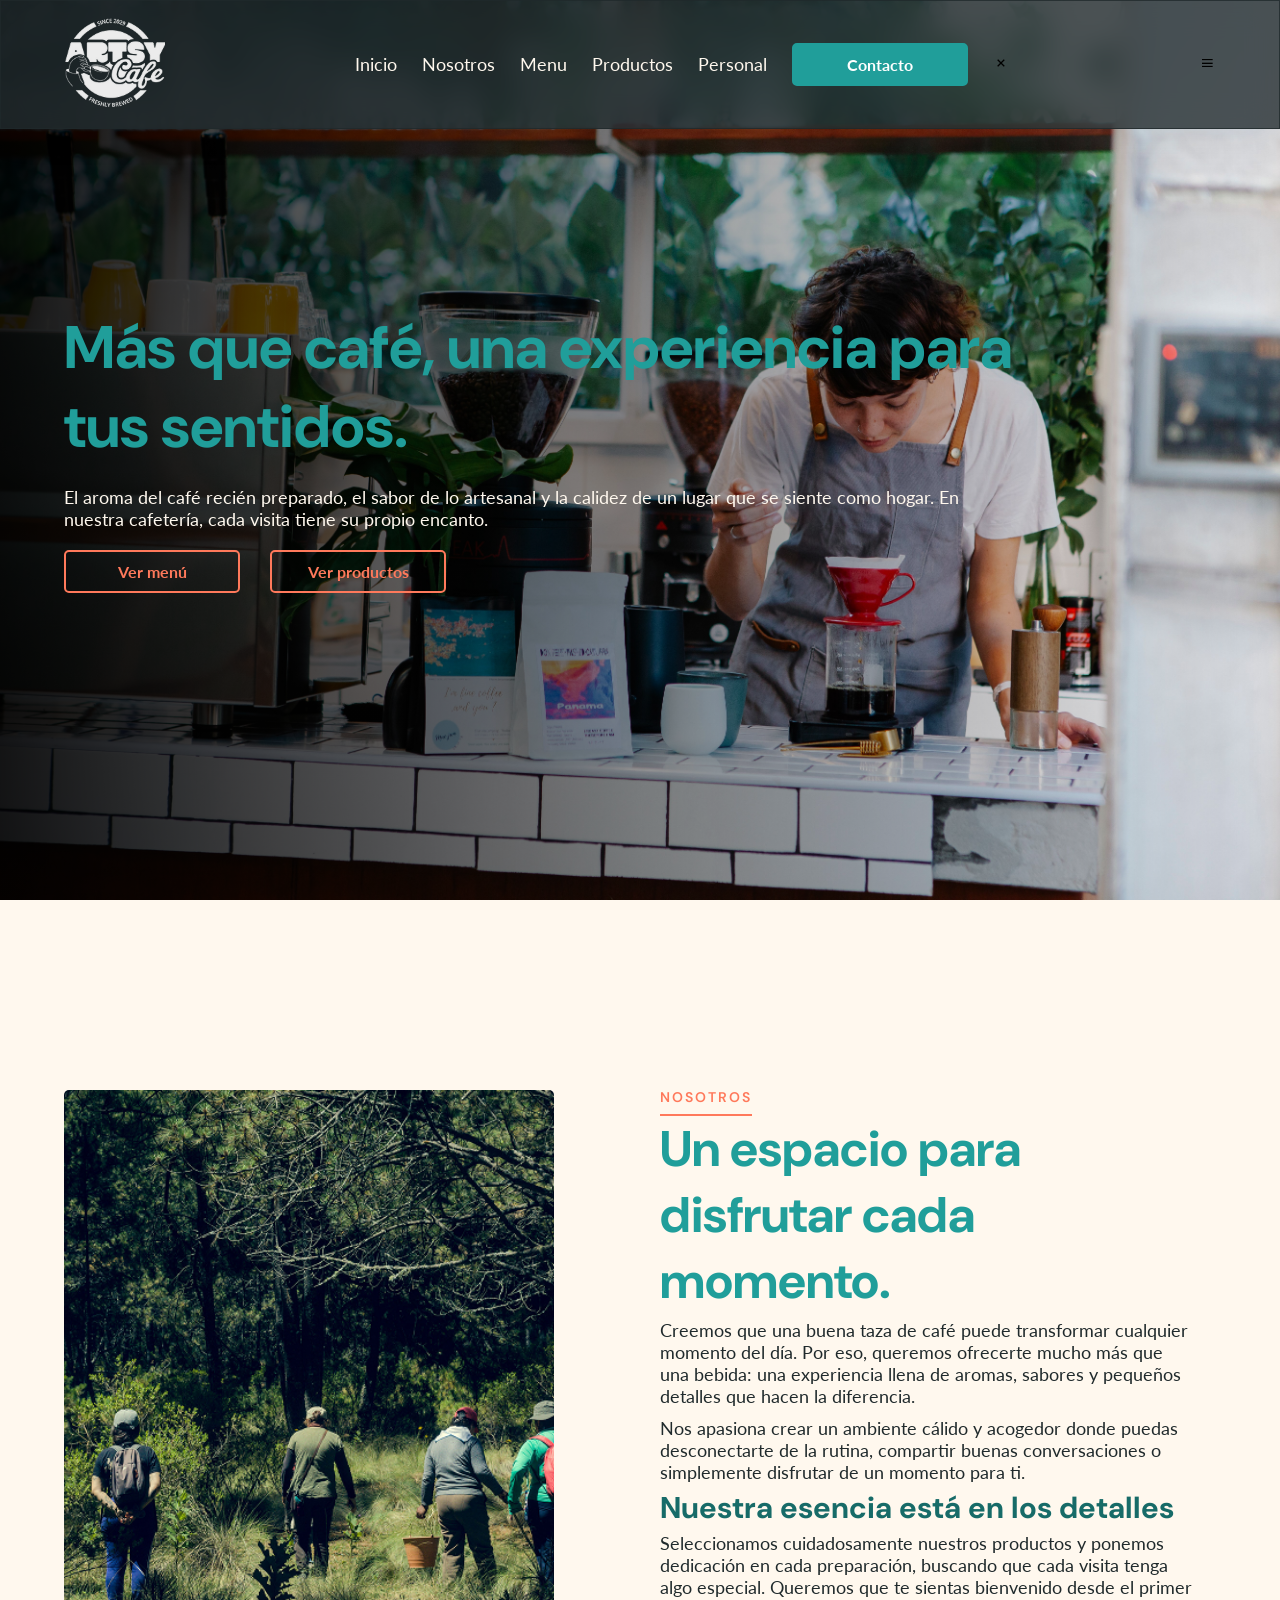
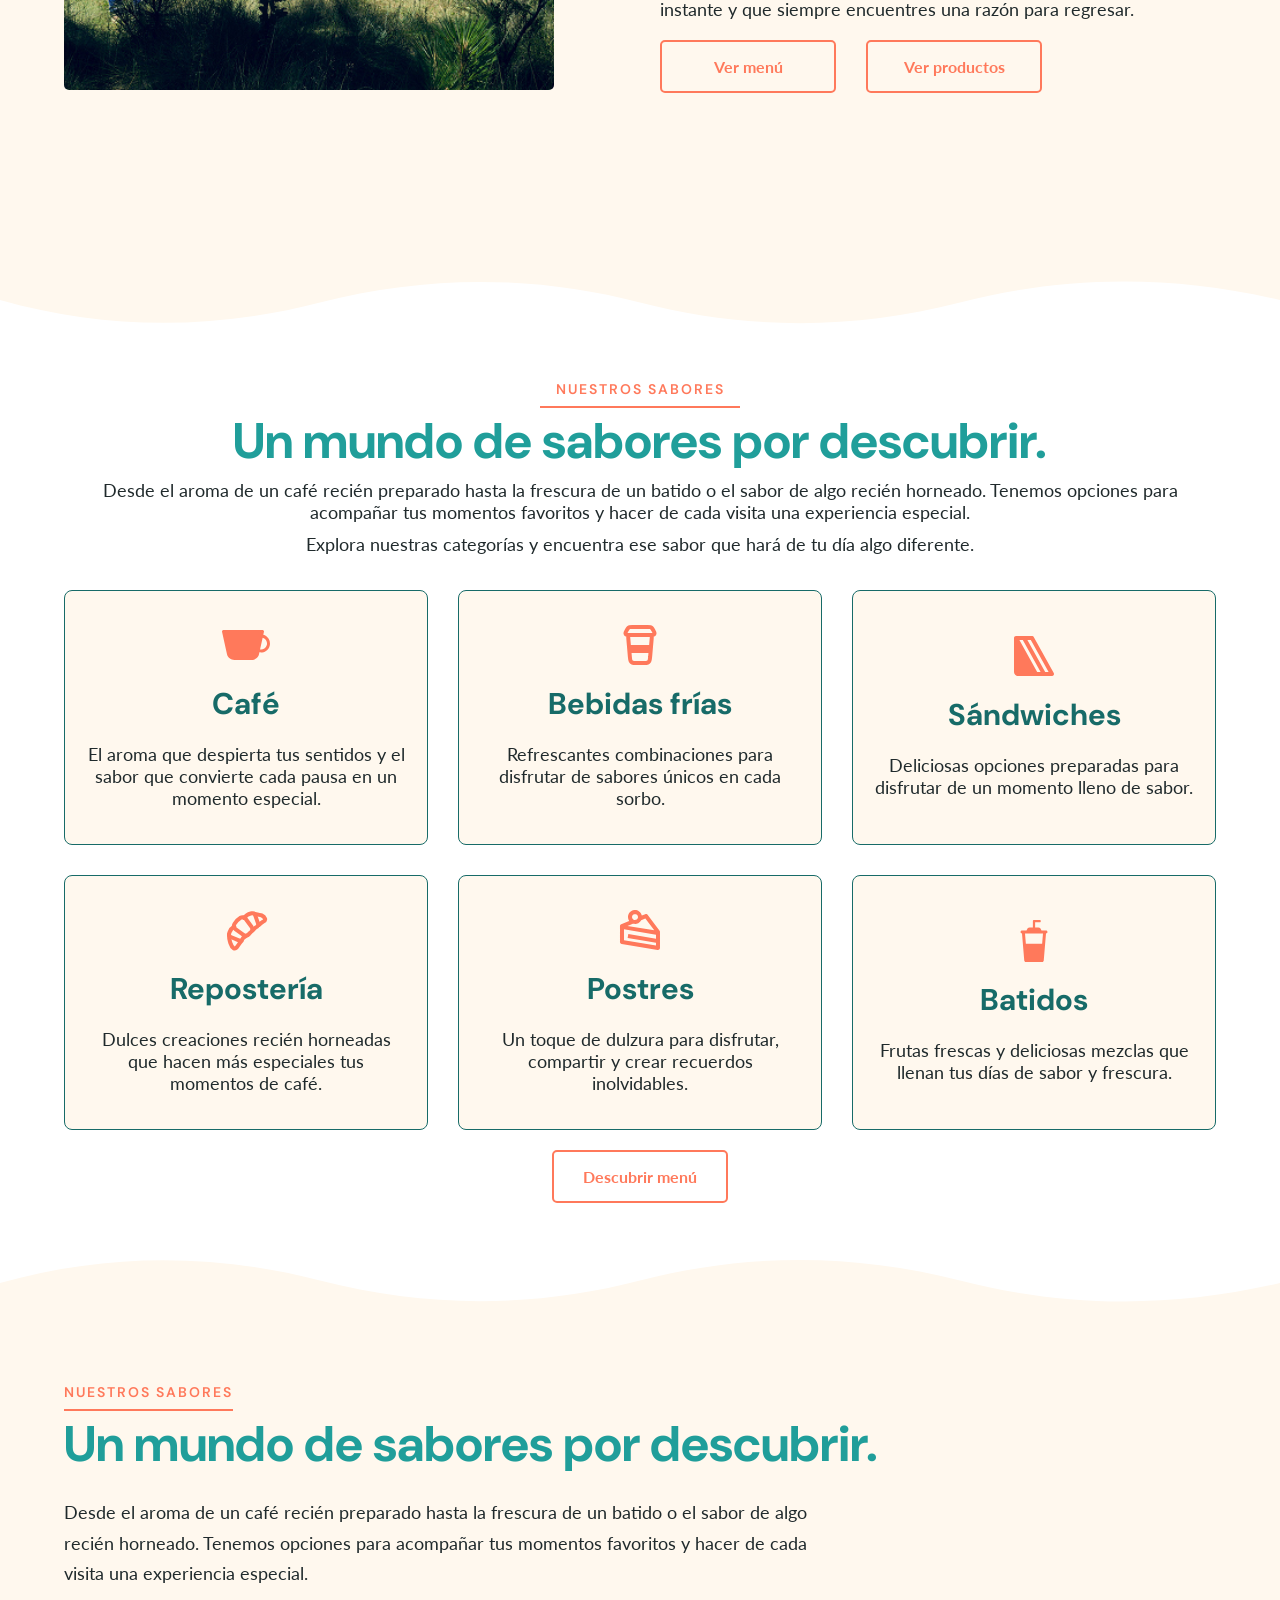
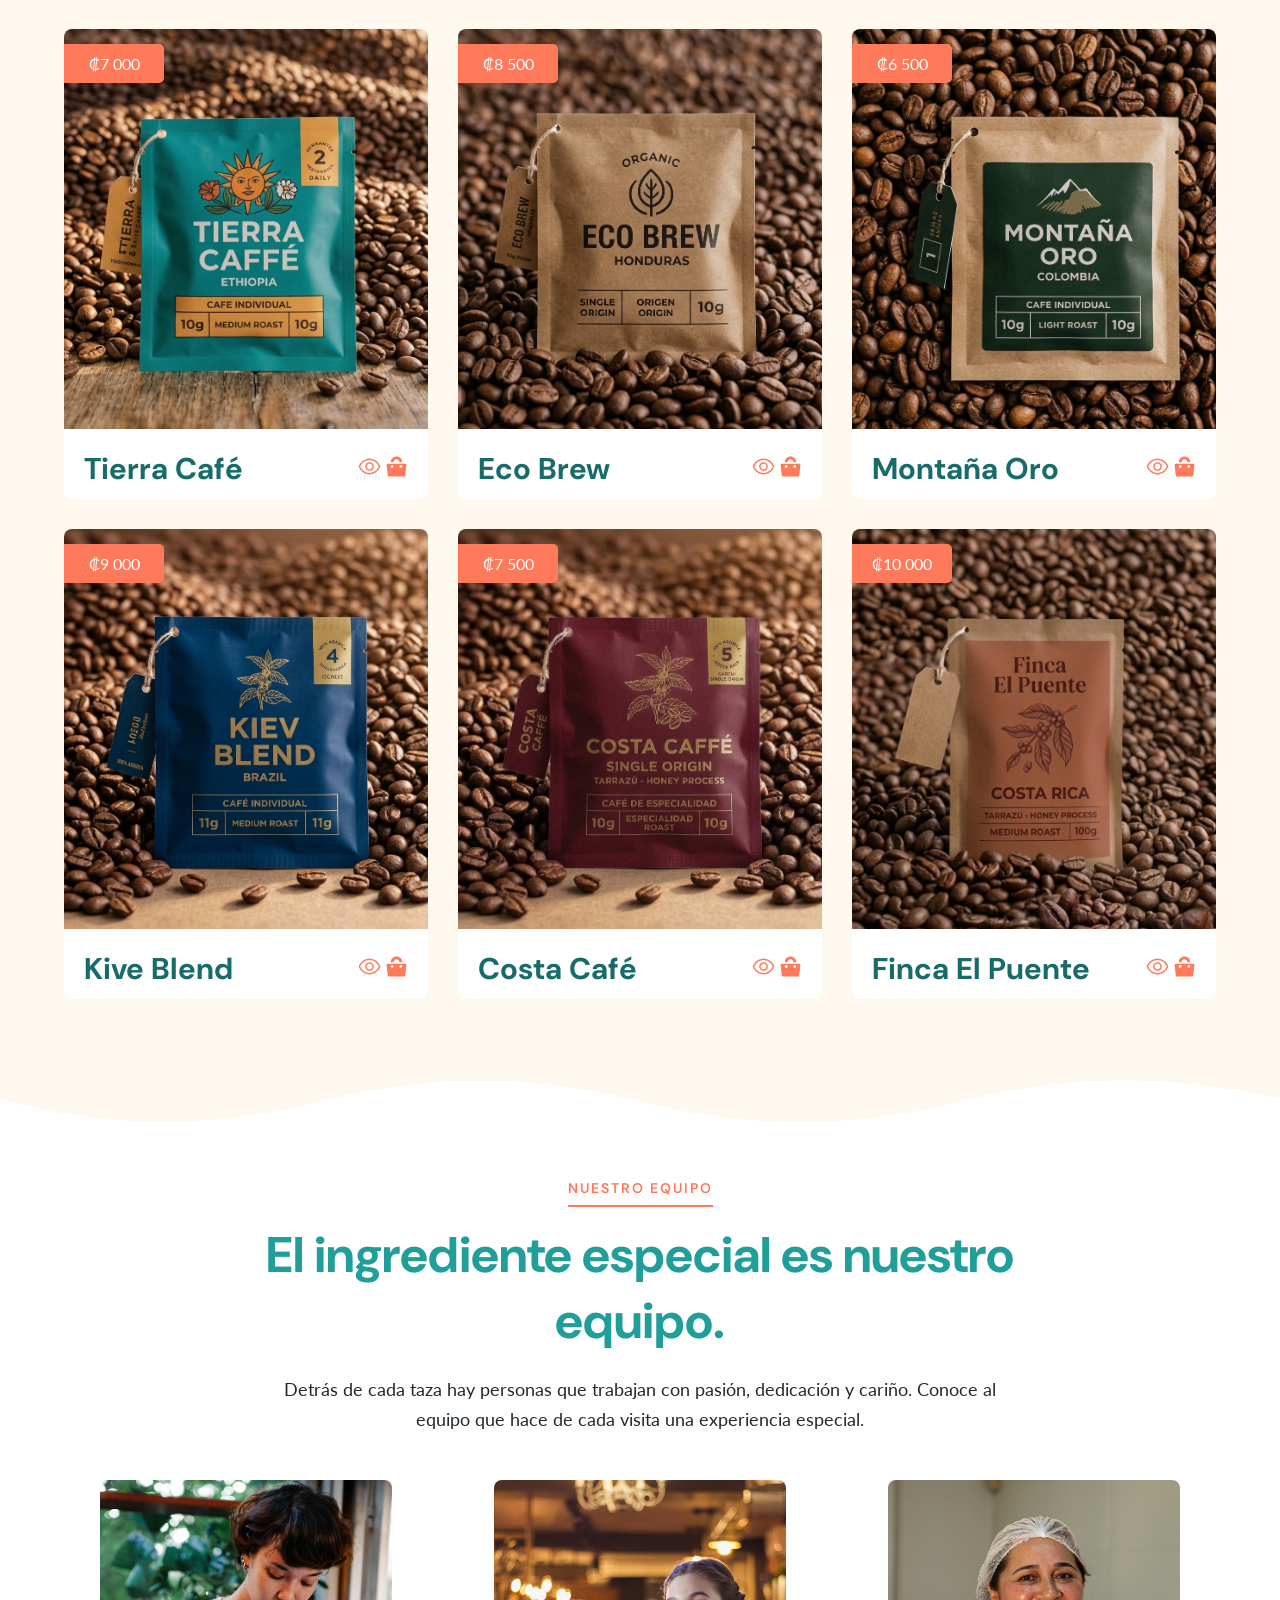
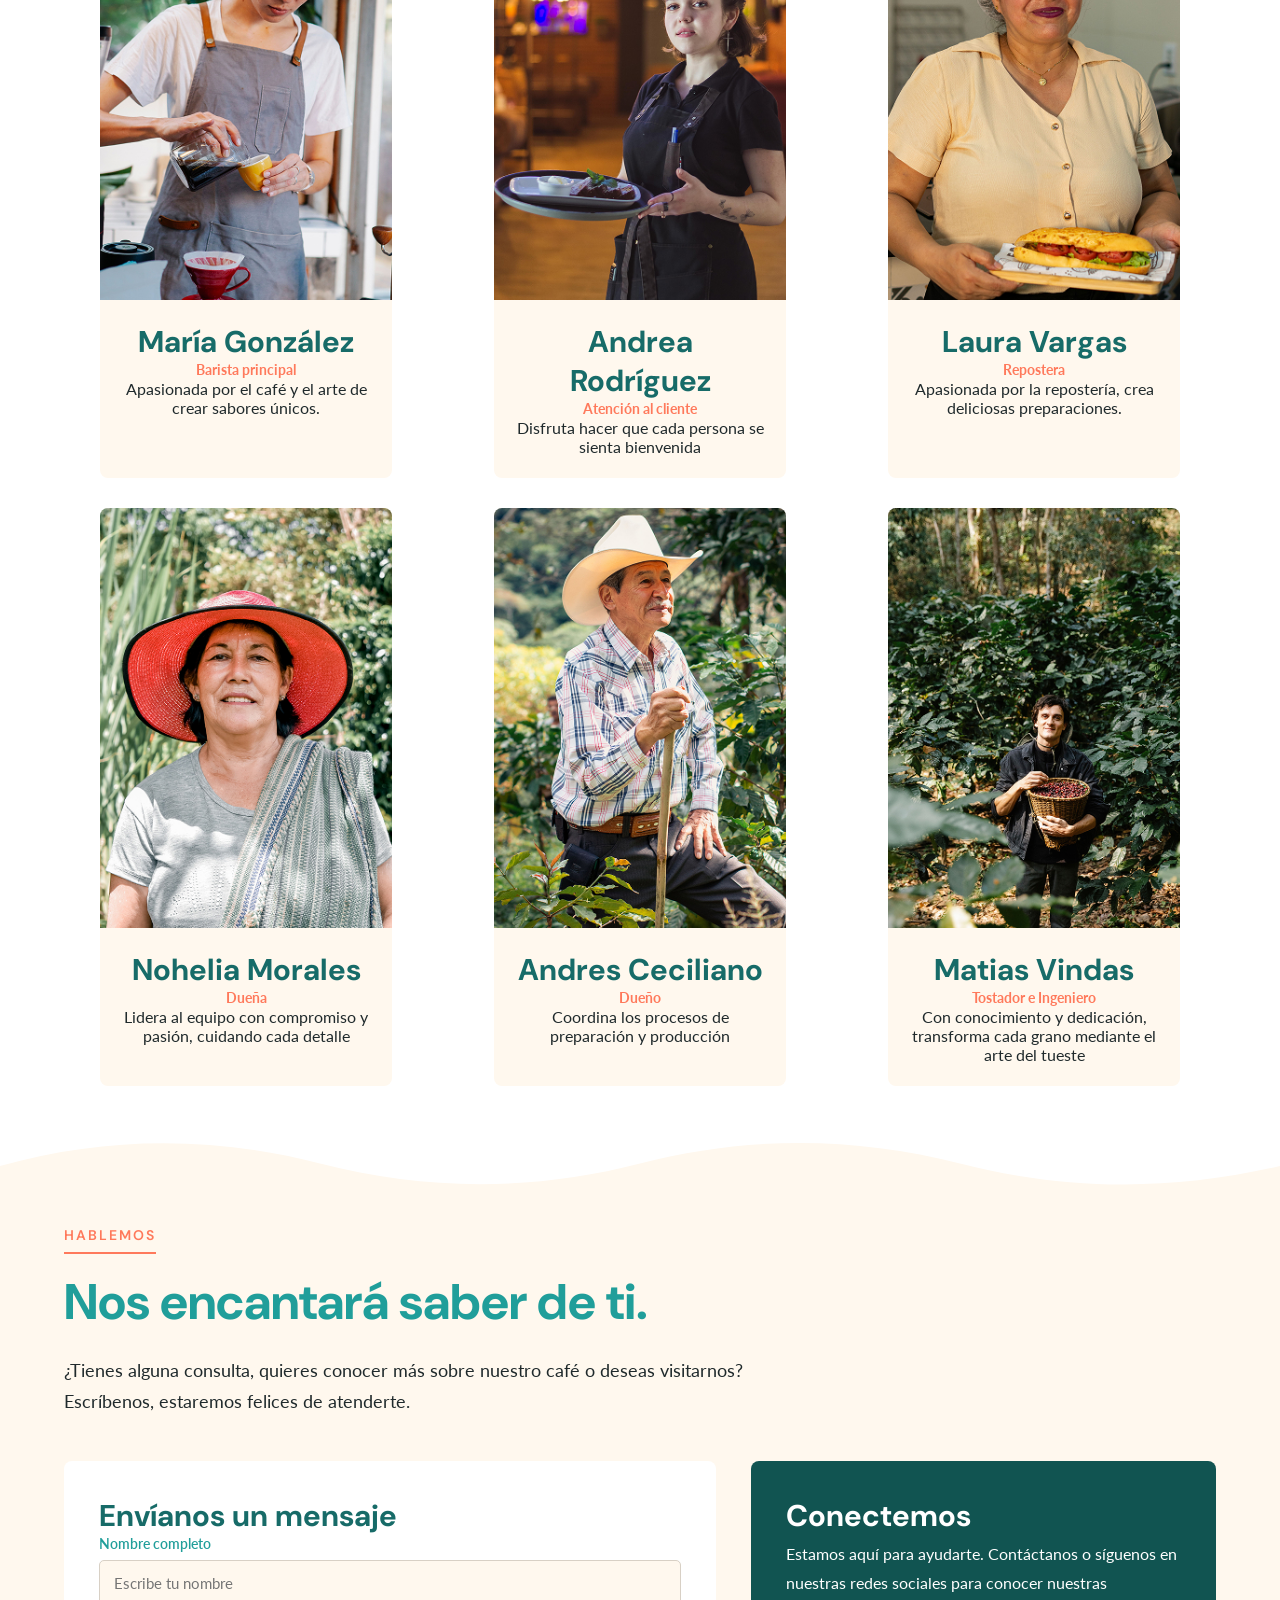
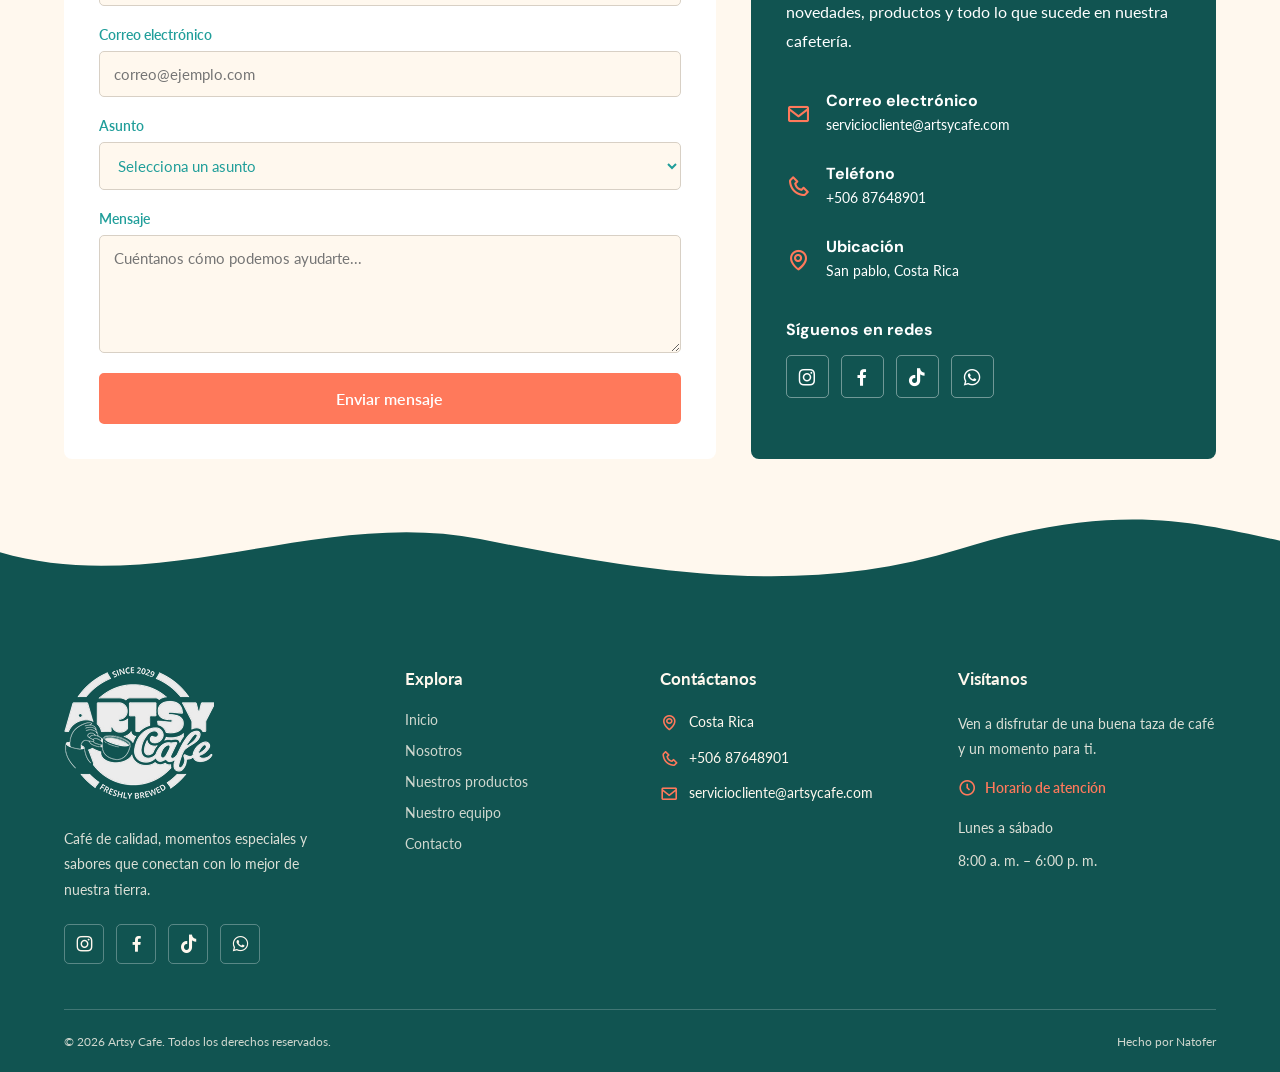
==== commit 9cffdf05: "Subir los cmabios del menu y el index html y el js Se actualiza los documentos html y js con el func" ====
--- a/index.html
+++ b/index.html
@@ -4,9 +4,10 @@
 <head>
     <meta charset="UTF-8">
     <meta name="viewport" content="width=device-width, initial-scale=1.0">
-    <title>Document</title>
+    <title>Artsy Café | Café de especialidad y experiencias</title>
     <link rel="stylesheet" href="css/style.css">
     <link href="https://unpkg.com/boxicons@2.1.4/css/boxicons.min.css" rel="stylesheet">
+    <link rel="shortcut icon" href="img/logo.png" type="image/x-icon">
 </head>
 
 <body>
@@ -18,12 +19,18 @@
                 </div>
                 <ul class="navLink">
                     <li class="navItem"><a href="#" class="navDirec">Inicio</a></li>
-                    <li class="navItem"><a href="#" class="navDirec">Nosotros</a></li>
-                    <li class="navItem"><a href="#" class="navDirec">Menu</a></li>
-                    <li class="navItem"><a href="#" class="navDirec">Productos</a></li>
-                    <li class="navItem"><a href="#" class="navDirec">Personal</a></li>
-                    <li class="navItem"><a href="#" class="navDirec btnContact">Contacto</a></li>
+                    <li class="navItem"><a href="#nosotros" class="navDirec">Nosotros</a></li>
+                    <li class="navItem"><a href="#menu" class="navDirec">Menu</a></li>
+                    <li class="navItem"><a href="#productos" class="navDirec">Productos</a></li>
+                    <li class="navItem"><a href="#personal" class="navDirec">Personal</a></li>
+                    <li class="navItem"><a href="#contacto" class="navDirec btnContact">Contacto</a></li>
+                    <div class="close">
+                        <i class='bx bx-x'></i>
+                    </div>
                 </ul>
+                <div class="menuToggle">
+                    <i class='bx bx-menu'></i>
+                </div>
             </article>
         </nav>
         <div class="containerHeader">
@@ -31,15 +38,15 @@
             <p>El aroma del café recién preparado, el sabor de lo artesanal y la calidez de un lugar que se siente como
                 hogar. En nuestra cafetería, cada visita tiene su propio encanto.</p>
             <div class="botonesHeader">
-                <a class="btnHeader" href="">Ver menú</a>
-                <a class="btnHeader" href="">Ver productos</a>
+                <a class="btnHeader" href="#menu">Ver menú</a>
+                <a class="btnHeader" href="#productos">Ver productos</a>
             </div>
 
         </div>
 
     </header>
     <main>
-        <section class="Nosotros">
+        <section class="Nosotros" id="nosotros">
             <article class="container">
                 <div class="infoCaru">
                     <div class="nosotros-carrusel">
@@ -97,7 +104,7 @@
                L1440,0 L0,0 Z" fill="var(--Marfil)" />
             </svg>
         </div>
-        <section class="menu">
+        <section class="menu" id="menu">
             <article class="container">
                 <div class="texroinfoProduc">
                     <span class="etiqueta">NUESTROS SABORES</span>
@@ -146,7 +153,7 @@
                                 frescura.</p>
                         </div>
                     </div>
-                    <a class="btnNosotros" href="">Descubrir menú</a>
+                    <a class="btnNosotros" href="menu.html">Descubrir menú</a>
                 </div>
 
             </article>
@@ -161,7 +168,7 @@
             L1440,120 L0,120 Z" fill="var(--Marfil)" />
             </svg>
         </div>
-        <section class="secProducto">
+        <section class="secProducto" id="productos">
             <article class="container">
                 <span class="etiqueta">NUESTROS SABORES</span>
 
@@ -301,7 +308,7 @@
                L1440,0 L0,0 Z" fill="var(--Marfil)" />
             </svg>
         </div>
-        <section class="personal">
+        <section class="personal" id="personal">
             <article class="container">
                 <div class="encabezadoPersonal">
                     <span class="etiqueta">NUESTRO EQUIPO</span>
@@ -392,7 +399,7 @@
             L1440,120 L0,120 Z" fill="var(--Marfil)" />
             </svg>
         </div>
-        <section class="contacto">
+        <section class="contacto" id="contacto">
             <article class="container">
 
                 <div class="encabezadoContacto">
@@ -519,7 +526,7 @@
 
     </main>
     <footer class="footer">
-        
+
         <div class="container">
             <div class="contenidoFooter">
 
@@ -598,6 +605,7 @@
             </div>
         </div>
     </footer>
+    <script src="js/menu.js"></script>
 </body>
 
 </html>
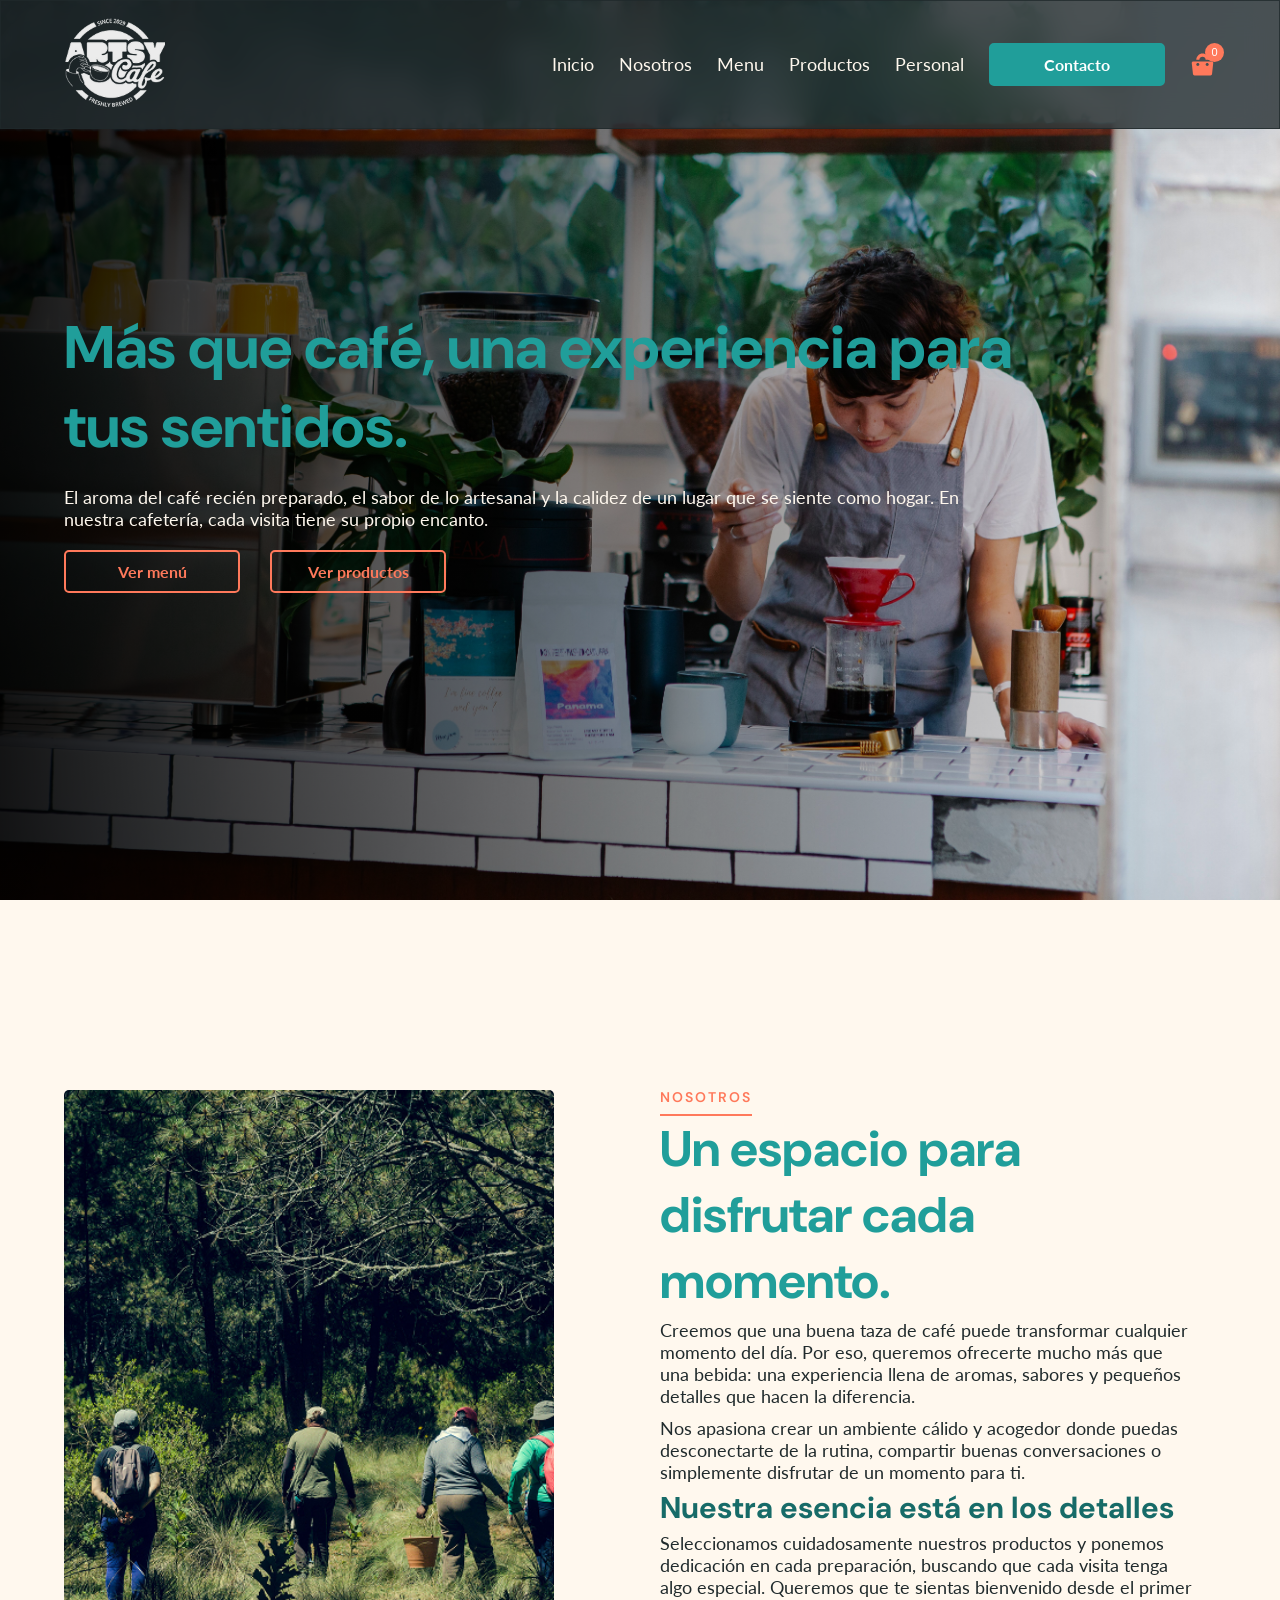
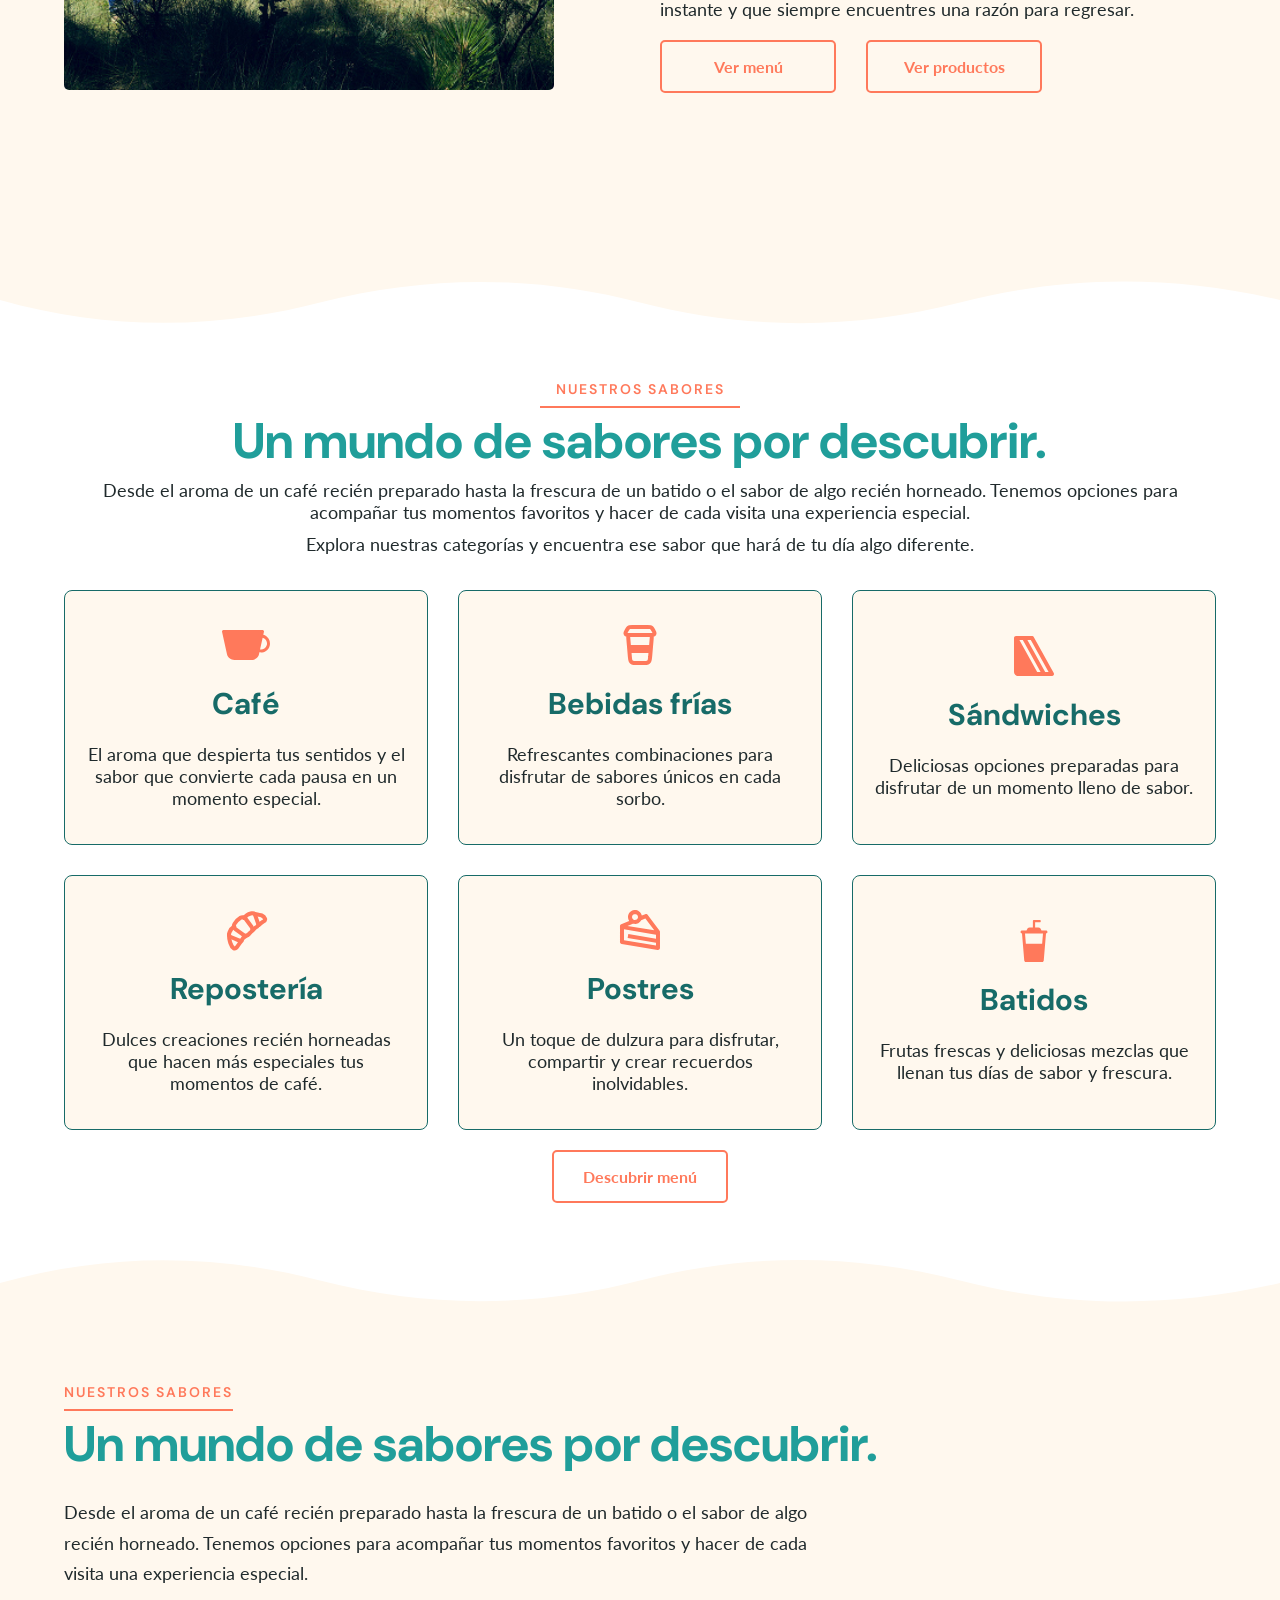
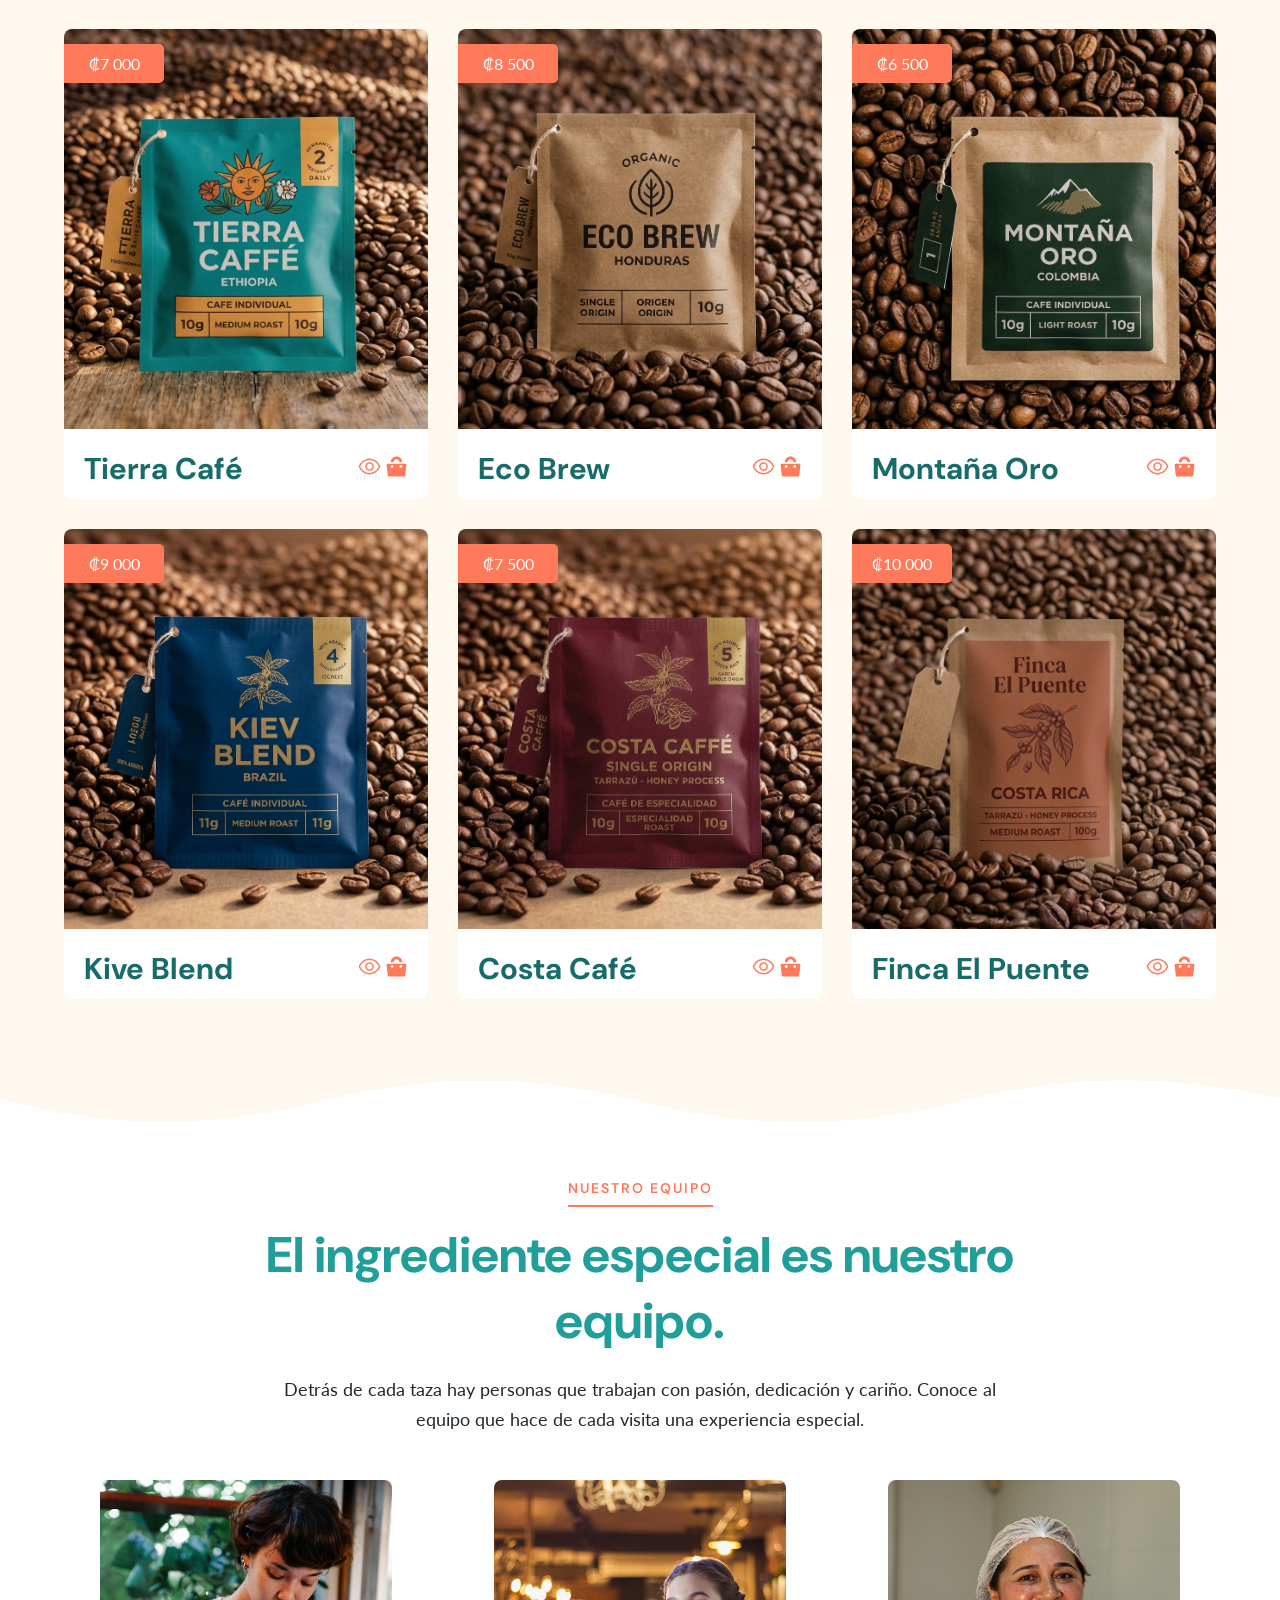
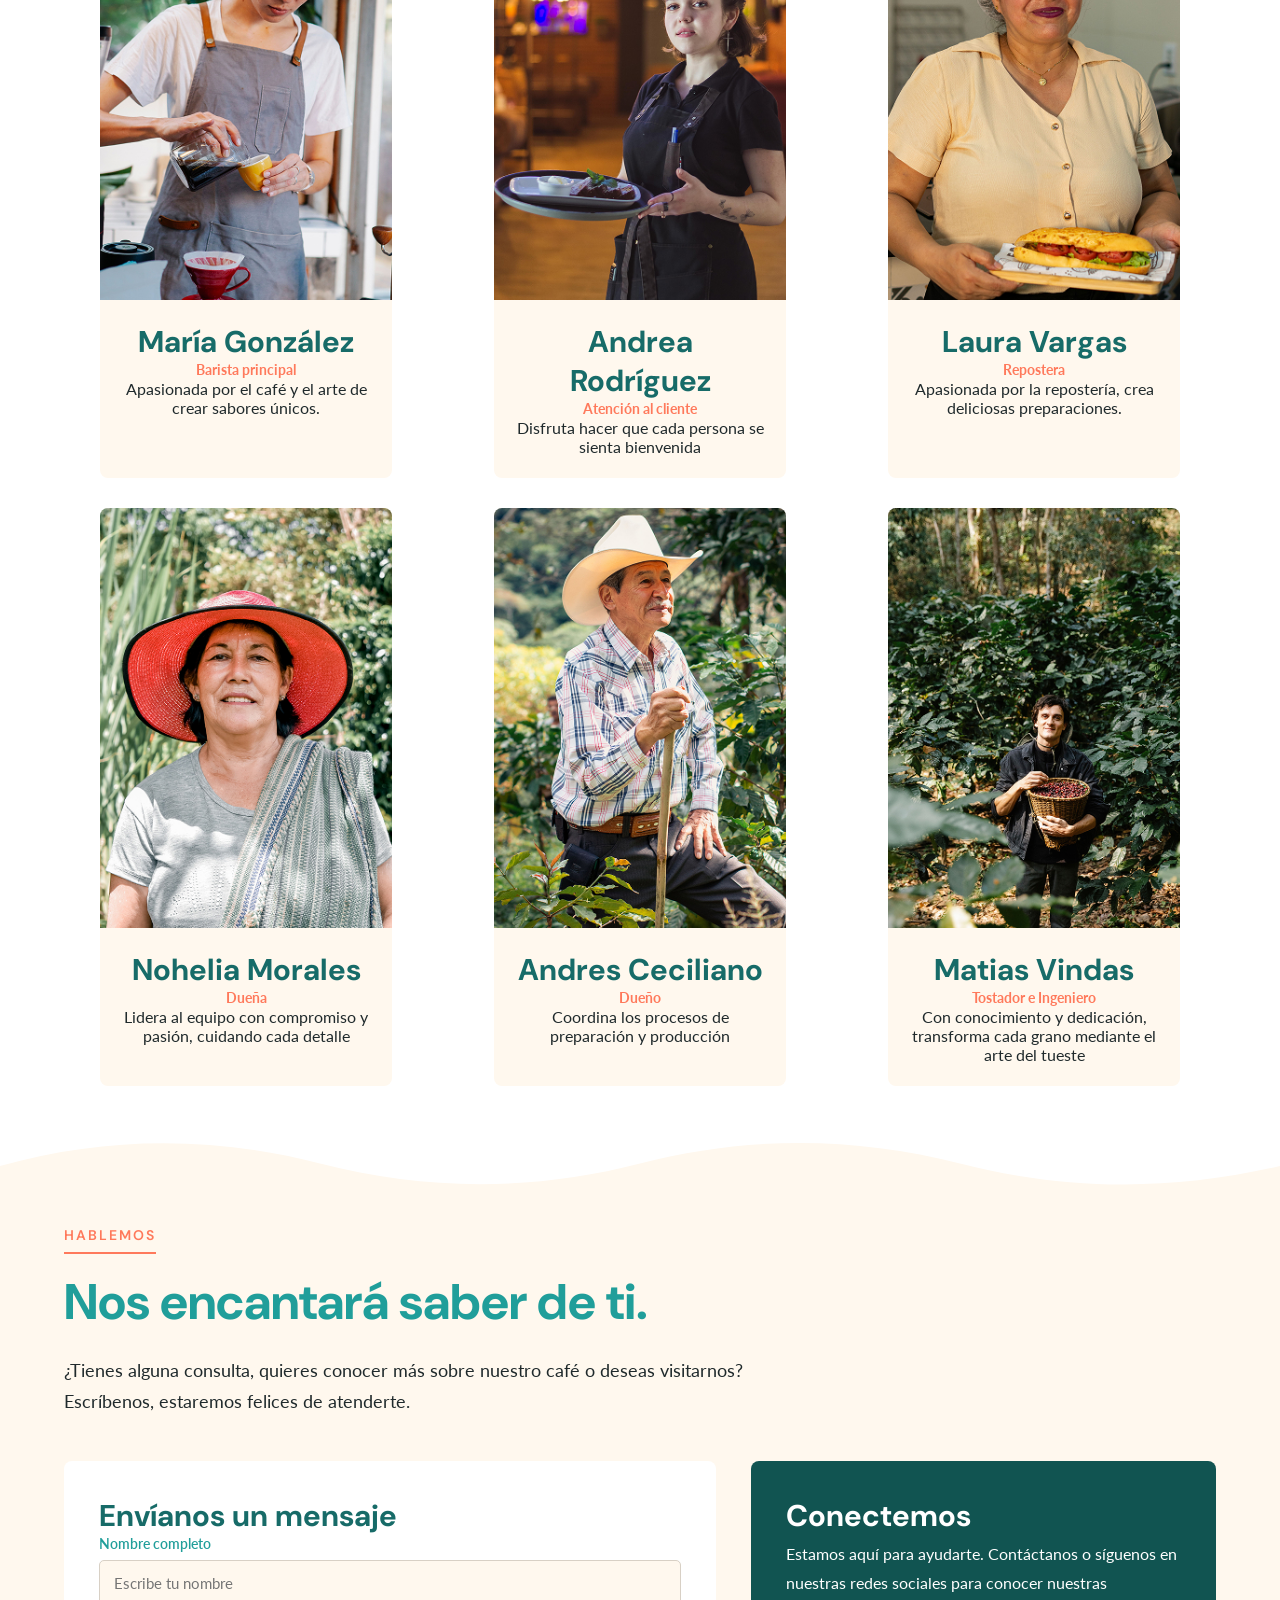
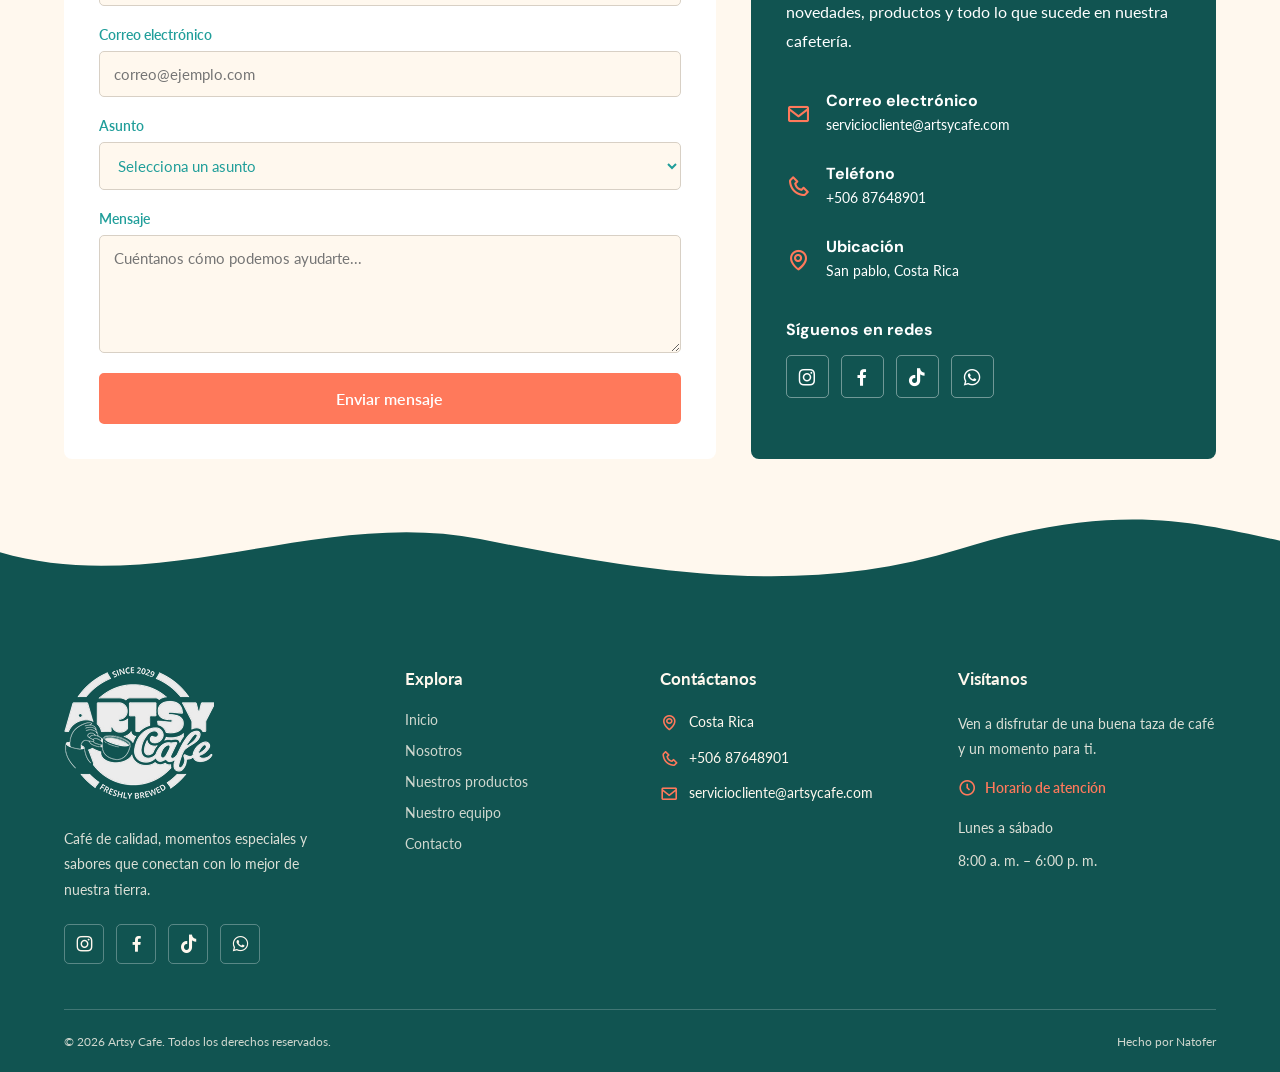
==== commit e777fbbd: "Cambios  en el menú Se realizan cambios en el menu.html ademas de la parte del carrito y las mdoales" ====
--- a/index.html
+++ b/index.html
@@ -27,6 +27,11 @@
                     <div class="close">
                         <i class='bx bx-x'></i>
                     </div>
+                    <button class="abrirCarrito" id="abrirCarrito">
+                        <img src="img/svg/at-icons_shopping-bag.svg" alt="Carrito">
+
+                        <span id="cantidadCarrito">0</span>
+                    </button>
                 </ul>
                 <div class="menuToggle">
                     <i class='bx bx-menu'></i>
@@ -193,8 +198,15 @@
                             <div class="tituloBoton">
                                 <h3>Tierra Café</h3>
                                 <div class="botones">
-                                    <a href=""><img src="img/svg/carbon_view.svg" alt=""></a>
-                                    <a href=""><img src="img/svg/at-icons_shopping-bag.svg" alt=""></a>
+
+                                    <a href="#" class="verProducto" aria-label="Ver producto">
+                                        <img src="img/svg/carbon_view.svg" alt="">
+                                    </a>
+
+                                    <a href="#" class="comprarProducto" aria-label="Comprar producto" data-id="0">
+                                        <img src="img/svg/at-icons_shopping-bag.svg" alt="">
+                                    </a>
+
                                 </div>
                             </div>
                         </div>
@@ -212,8 +224,15 @@
                             <div class="tituloBoton">
                                 <h3>Eco Brew</h3>
                                 <div class="botones">
-                                    <a href=""><img src="img/svg/carbon_view.svg" alt=""></a>
-                                    <a href=""><img src="img/svg/at-icons_shopping-bag.svg" alt=""></a>
+
+                                    <a href="#" class="verProducto" aria-label="Ver producto">
+                                        <img src="img/svg/carbon_view.svg" alt="">
+                                    </a>
+
+                                    <a href="#" class="comprarProducto" aria-label="Comprar producto" data-id="1">
+                                        <img src="img/svg/at-icons_shopping-bag.svg" alt="">
+                                    </a>
+
                                 </div>
                             </div>
                         </div>
@@ -231,8 +250,15 @@
                             <div class="tituloBoton">
                                 <h3>Montaña Oro</h3>
                                 <div class="botones">
-                                    <a href=""><img src="img/svg/carbon_view.svg" alt=""></a>
-                                    <a href=""><img src="img/svg/at-icons_shopping-bag.svg" alt=""></a>
+
+                                    <a href="#" class="verProducto" aria-label="Ver producto">
+                                        <img src="img/svg/carbon_view.svg" alt="">
+                                    </a>
+
+                                    <a href="#" class="comprarProducto" aria-label="Comprar producto" data-id="2">
+                                        <img src="img/svg/at-icons_shopping-bag.svg" alt="">
+                                    </a>
+
                                 </div>
                             </div>
                         </div>
@@ -250,8 +276,15 @@
                             <div class="tituloBoton">
                                 <h3>Kive Blend</h3>
                                 <div class="botones">
-                                    <a href=""><img src="img/svg/carbon_view.svg" alt=""></a>
-                                    <a href=""><img src="img/svg/at-icons_shopping-bag.svg" alt=""></a>
+
+                                    <a href="#" class="verProducto" aria-label="Ver producto">
+                                        <img src="img/svg/carbon_view.svg" alt="">
+                                    </a>
+
+                                    <a href="#" class="comprarProducto" aria-label="Comprar producto" data-id="3">
+                                        <img src="img/svg/at-icons_shopping-bag.svg" alt="">
+                                    </a>
+
                                 </div>
                             </div>
                         </div>
@@ -269,8 +302,15 @@
                             <div class="tituloBoton">
                                 <h3>Costa Café</h3>
                                 <div class="botones">
-                                    <a href=""><img src="img/svg/carbon_view.svg" alt=""></a>
-                                    <a href=""><img src="img/svg/at-icons_shopping-bag.svg" alt=""></a>
+
+                                    <a href="#" class="verProducto" aria-label="Ver producto">
+                                        <img src="img/svg/carbon_view.svg" alt="">
+                                    </a>
+
+                                    <a href="#" class="comprarProducto" aria-label="Comprar producto" data-id="4">
+                                        <img src="img/svg/at-icons_shopping-bag.svg" alt="">
+                                    </a>
+
                                 </div>
                             </div>
                         </div>
@@ -288,14 +328,105 @@
                             <div class="tituloBoton">
                                 <h3>Finca El Puente</h3>
                                 <div class="botones">
-                                    <a href=""><img src="img/svg/carbon_view.svg" alt=""></a>
-                                    <a href=""><img src="img/svg/at-icons_shopping-bag.svg" alt=""></a>
+
+                                    <a href="#" class="verProducto" aria-label="Ver producto">
+                                        <img src="img/svg/carbon_view.svg" alt="">
+                                    </a>
+
+                                    <a href="#" class="comprarProducto" aria-label="Comprar producto" data-id="5">
+                                        <img src="img/svg/at-icons_shopping-bag.svg" alt="">
+                                    </a>
+
                                 </div>
                             </div>
 
                         </div>
                     </div>
                 </div>
+                <!-- MODAL PRODUCTOS -->
+                <div class="modalProducto" id="modalProducto">
+
+                    <div class="contenidoModal">
+
+                        <!-- Botón cerrar -->
+                        <button class="cerrarModal" id="cerrarModal">
+                            &times;
+                        </button>
+
+                        <!-- Imagen -->
+                        <div class="imagenModal">
+                            <img src="" alt="" id="imagenModal">
+                        </div>
+
+                        <!-- Información -->
+                        <div class="informacionModal">
+
+                            <span class="categoriaModal">COFFEE COLLECTION</span>
+
+                            <h2 id="nombreModal"></h2>
+
+                            <p class="precioModal" id="precioModal"></p>
+
+                            <p id="descripcionModal"></p>
+
+                            <div class="detallesModal">
+                                <h4>Detalles del producto</h4>
+                                <p id="detallesModal"></p>
+                            </div>
+
+                        </div>
+
+                    </div>
+
+                </div>
+                <!-- CARRITO DE COMPRAS -->
+
+                <div class="carritoFondo" id="carritoFondo"></div>
+
+                <aside class="carrito" id="carrito">
+
+                    <div class="encabezadoCarrito">
+                        <div>
+                            <span>ARTSY CAFE</span>
+                            <h2>Mi carrito</h2>
+                        </div>
+
+                        <button class="cerrarCarrito" id="cerrarCarrito">
+                            &times;
+                        </button>
+                    </div>
+
+                    <!-- Productos -->
+                    <div class="productosCarrito" id="productosCarrito">
+
+                        <!-- Aquí se agregan los productos con JavaScript -->
+
+                    </div>
+
+                    <!-- Total -->
+                    <div class="resumenCarrito">
+
+                        <div class="subtotalCarrito">
+                            <span>Subtotal</span>
+                            <p id="subtotalCarrito">₡0</p>
+                        </div>
+
+                        <div class="totalCarrito">
+                            <span>Total</span>
+                            <p id="totalCarrito">₡0</p>
+                        </div>
+
+                        <button class="btnFinalizar" id="btnFinalizar">
+                            Finalizar compra
+                        </button>
+
+                        <button class="btnSeguirComprando" id="btnSeguirComprando">
+                            Seguir comprando
+                        </button>
+
+                    </div>
+
+                </aside>
             </article>
         </section>
         <div class="separadorOndas">
@@ -606,6 +737,7 @@
         </div>
     </footer>
     <script src="js/menu.js"></script>
+    <script src="js/cafe.js"></script>
 </body>
 
 </html>
--- a/css/style.css
+++ b/css/style.css
@@ -1,5 +1,6 @@
 /*GENERAL*/
 @import url('https://fonts.googleapis.com/css2?family=Cormorant+Garamond:ital,wght@0,400;0,500;0,600;1,400;1,500&family=DM+Sans:wght@400;500;600;700&family=Lato:wght@400;700&display=swap');
+
 * {
     padding: 0;
     margin: 0;
@@ -7,7 +8,9 @@
     list-style: none;
     text-decoration: none;
     transition: 0.5s ease-in-out;
-}
+    scroll-behavior: smooth;
+}
+
 :root {
     /* TIPOGRAFÍAS */
     --fuenteTitulos: "DM Sans";
@@ -70,14 +73,17 @@
     --advertencia: #D9A441;
     --error: #C44545;
 }
+
 .container {
     width: 90%;
     margin: 0 auto;
 }
+
 section {
     padding: 40px 0;
     min-height: 100vh;
 }
+
 /*
 ===========================================================================
 Separador
@@ -122,36 +128,43 @@
     color: var(--azul);
     max-width: 980px;
 }
+
 h2 {
     font-family: var(--fuenteTitulos);
     font-size: 50px;
     color: var(--azul);
     max-width: 980px;
 }
+
 h3 {
     font-family: var(--fuenteTitulos);
     font-size: 30px;
     color: var(--botonOutline);
 }
-h4{
+
+h4 {
     font-family: var(--fuenteTitulos);
 }
+
 .infoContacto h3,
 .infoContacto h4 {
     color: var(--blanco);
 }
+
 .pOscuro {
     font-family: var(--fuenteTexto);
     font-size: 18px;
     color: var(--textoPrincipal);
     padding: 5px 0;
 }
-.pClaro{
+
+.pClaro {
     font-family: var(--fuenteTexto);
     font-size: 16px;
     color: var(--textoEnBoton);
     padding: 5px 0;
 }
+
 .frase {
     font-family: var(--fuenteFrases), serif;
     font-size: 25px;
@@ -160,6 +173,7 @@
     line-height: 1.3;
     color: var(--Naranja);
 }
+
 .etiqueta {
     display: inline-block;
     color: var(--navHover);
@@ -171,15 +185,18 @@
     padding-bottom: 8px;
     border-bottom: 2px solid var(--navHover);
 }
+
 .navDirec {
     font-family: var(--fuenteTexto);
     font-size: 18px;
     color: var(--Marfil);
 }
+
 .navDirec:hover {
     color: var(--Naranja);
     font-weight: bold;
 }
+
 /*
 ===========================================================================
 Botones
@@ -209,11 +226,13 @@
     cursor: pointer;
     transition: all 0.3s ease-in-out;
 }
+
 .btnContact:hover {
     background-color: var(--Naranja);
     color: #17131A;
     border-color: var(--Naranja);
 }
+
 /*Banner*/
 .btnHeader {
     border-radius: 5px;
@@ -232,12 +251,14 @@
     line-height: normal;
     font-weight: 700;
 }
+
 .btnHeader:hover {
     border-radius: 5px;
     border: 1px solid var(--rosaEmpolvado);
     background: var(--navHover);
     color: var(--Marfil);
 }
+
 /*NOSOTROS*/
 .btnNosotros {
     color: var(--Naranja);
@@ -260,6 +281,7 @@
     transition: color 0.4s ease;
     z-index: 1;
 }
+
 .btnNosotros::before {
     content: "";
     position: absolute;
@@ -270,17 +292,28 @@
     transition: transform 0.4s ease;
     z-index: -1;
 }
+
 .btnNosotros:hover::before {
     transform: scaleX(1);
 }
+
 .btnNosotros:hover {
     color: var(--noche);
 }
+
 /*
 ========================================================
 NAV
 ========================================================
 */
+.close {
+    display: none;
+}
+
+.menuToggle {
+    display: none;
+}
+
 nav {
     padding: 15px 0;
     background: var(--navback);
@@ -294,6 +327,7 @@
     left: 0;
     width: 100%;
 }
+
 .containerNav {
     display: flex;
     width: 90%;
@@ -301,15 +335,18 @@
     align-items: center;
     justify-content: space-between;
 }
+
 .logo img {
     width: 100px;
 }
+
 .navLink {
     display: flex;
     justify-content: space-between;
     gap: 25px;
     align-items: center;
 }
+
 /*
 ========================================================
 HEADER
@@ -328,6 +365,7 @@
     background-repeat: no-repeat;
     background-size: cover;
 }
+
 .containerHeader {
     display: flex;
     flex-direction: column;
@@ -336,6 +374,7 @@
     width: 90%;
     margin: 0 auto;
 }
+
 .containerHeader p {
     font-family: var(--fuenteTexto);
     font-size: 18px;
@@ -343,11 +382,13 @@
     max-width: 900px;
     padding-top: 20px;
 }
+
 .botonesHeader {
     display: flex;
     gap: 30px;
     padding-top: 20px;
 }
+
 /*
 ==============================================================================================================
 Nosotros
@@ -357,34 +398,40 @@
     height: 100%;
     background-color: var(--Marfil);
 }
+
 .infoCaru {
     display: grid;
     grid-template-columns: 1fr 1fr;
     align-items: center;
     min-height: 100vh;
 }
+
 .botonesNosotros {
     display: flex;
     gap: 30px;
     padding-top: 15px;
 }
+
 .nosotros-carrusel {
     width: 85%;
     height: 600px;
     overflow: hidden;
     border-radius: 5px;
 }
+
 .carrusel-track {
     display: flex;
     flex-direction: column;
     animation: pasar-imagenes 18s infinite;
 }
+
 .carrusel-track img {
     width: 100%;
     height: 600px;
     flex-shrink: 0;
     object-fit: cover;
 }
+
 @keyframes pasar-imagenes {
 
     0%,
@@ -421,6 +468,7 @@
         transform: translateY(-3600px);
     }
 }
+
 /*
 =====================================================================================
 MENU
@@ -428,30 +476,35 @@
 */
 .menu {
     display: flex;
-    align-items: center;     
-    justify-content: center;  
+    align-items: center;
+    justify-content: center;
     background-color: var(--blanco);
 }
-.texroinfoProduc{
+
+.texroinfoProduc {
     display: flex;
     flex-direction: column;
     text-align: center;
 }
-.texroinfoProduc .etiqueta{
+
+.texroinfoProduc .etiqueta {
     width: 200px;
     margin: 0 auto;
 }
-.texroinfoProduc h2{
+
+.texroinfoProduc h2 {
     text-align: center;
     width: 100%;
     margin: 0 auto;
 }
-.productos{
+
+.productos {
     display: grid;
-    grid-template-columns: repeat(3,1fr);
+    grid-template-columns: repeat(3, 1fr);
     gap: 30px;
     padding-top: 30px;
 }
+
 .cardProductos {
     background-color: var(--Marfil);
     border: 1px solid var(--botonOutline);
@@ -465,10 +518,11 @@
     border-radius: 8px;
     text-align: center;
 
-    transition: transform 0.3s ease, 
-                border-color 0.3s ease,
-                box-shadow 0.3s ease;
-}
+    transition: transform 0.3s ease,
+        border-color 0.3s ease,
+        box-shadow 0.3s ease;
+}
+
 .cardProductos img {
     height: 48px;
     width: 48px;
@@ -476,17 +530,21 @@
     margin: 0 auto;
     transition: transform 0.3s ease;
 }
+
 .cardProductos:hover {
     transform: translateY(-6px);
     border-color: var(--Naranja);
     box-shadow: 0 8px 20px rgba(0, 0, 0, 0.08);
 }
+
 .cardProductos:hover img {
     transform: scale(1.1);
 }
-.texroinfoProduc .btnNosotros{
-    margin: 20px  auto 0;
-}
+
+.texroinfoProduc .btnNosotros {
+    margin: 20px auto 0;
+}
+
 /*
 =================================================================================
 Productos
@@ -496,20 +554,24 @@
     background-color: var(--Marfil);
     padding: 80px 0;
 }
+
 .secProducto h2 {
     margin-bottom: 15px;
 }
+
 .secProducto .pOscuro {
     max-width: 750px;
     line-height: 1.7;
 }
+
 .productosCars {
     display: grid;
     grid-template-columns: repeat(3, minmax(0, 1fr));
     gap: 30px;
     padding-top: 35px;
-       justify-items: center;
-}
+    justify-items: center;
+}
+
 .cardProducto {
     width: 100%;
     min-width: 0;
@@ -520,15 +582,18 @@
     border-radius: 8px;
     transition: transform 0.3s ease, box-shadow 0.3s ease;
 }
+
 .cardProducto:hover {
     transform: translateY(-5px);
     box-shadow: 0 10px 25px rgba(0, 0, 0, 0.10);
 }
+
 .cafe {
     width: 100%;
     height: 400px;
     overflow: hidden;
 }
+
 .cafe img {
     width: 100%;
     height: 100%;
@@ -536,9 +601,11 @@
     display: block;
     transition: transform 0.5s ease;
 }
+
 .cardProducto:hover .cafe img {
     transform: scale(1.08);
 }
+
 .precio {
     position: absolute;
     top: 15px;
@@ -552,28 +619,470 @@
     border-radius: 0 5px 5px 0;
     transition: background-color 0.3s ease;
 }
+
 .cardProducto:hover .precio {
     background-color: var(--azul);
 }
+
 .textos {
     padding: 20px;
 }
-.tituloBoton{
+
+.tituloBoton {
     display: flex;
     justify-content: space-between;
     align-items: center;
 }
-.botones a img{
+
+.botones a img {
     width: 23px;
+}
+/* =========================================
+   MODAL PRODUCTOS
+========================================= */
+
+.modalProducto {
+    position: fixed;
+    inset: 0;
+    width: 100%;
+    height: 100vh;
+    background: rgba(0, 0, 0, 0.65);
+
+    display: flex;
+    justify-content: center;
+    align-items: center;
+
+    z-index: 9999;
+    padding: 20px;
+
+    opacity: 0;
+    visibility: hidden;
+    transition: 0.3s ease;
+}
+
+/* Modal activa */
+
+.modalProducto.activa {
+    opacity: 1;
+    visibility: visible;
+}
+
+/* Contenido */
+
+.contenidoModal {
+    position: relative;
+    width: 850px;
+    max-width: 100%;
+
+    display: grid;
+    grid-template-columns: 1fr 1fr;
+
+    background-color: var(--Marfil);
+    overflow: hidden;
+
+    transform: translateY(30px);
+    transition: 0.3s ease;
+}
+
+.modalProducto.activa .contenidoModal {
+    transform: translateY(0);
+}
+
+/* Botón cerrar */
+
+.cerrarModal {
+    position: absolute;
+    top: 15px;
+    right: 18px;
+
+    width: 38px;
+    height: 38px;
+
+    border: none;
+    background: var(--noche);
+    color: var(--Marfil);
+
+    font-size: 27px;
+    cursor: pointer;
+
+    z-index: 5;
+}
+
+/* Imagen */
+
+.imagenModal {
+    width: 100%;
+    height: 100%;
+    min-height: 450px;
+}
+
+.imagenModal img {
+    width: 100%;
+    height: 100%;
+    object-fit: cover;
+}
+
+/* Información */
+
+.informacionModal {
+    padding: 55px 35px;
+
+    display: flex;
+    flex-direction: column;
+    justify-content: center;
+    gap: 15px;
+}
+
+.categoriaModal {
+    font-size: 12px;
+    letter-spacing: 3px;
+    color: var(--Naranja);
+    font-weight: bold;
+    font-family: var(--fuenteTexto);
+}
+
+.informacionModal h2 {
+    font-family: var(--fuenteTitulos);
+    font-size: 32px;
+    color: var(--noche);
+}
+
+.precioModal {
+    font-size: 23px;
+    font-weight: bold;
+    color: var(--Naranja);
+}
+
+.informacionModal > p {
+    font-family: var(--fuenteTexto);
+    line-height: 1.7;
+    color: var(--botonOutline);
+}
+
+/* Detalles */
+
+.detallesModal {
+    padding-top: 15px;
+    border-top: 1px solid var(--arena);
+}
+
+.detallesModal h4 {
+    color: var(--botonOutline);
+    margin-bottom: 8px;
+}
+
+.detallesModal p {
+    color: var(--gris);
+    line-height: 1.7;
+    font-family: var(--fuenteTexto);
+}
+/* =========================================
+   CARRITO DE COMPRAS
+========================================= */
+
+/* Fondo oscuro */
+
+.carritoFondo {
+    position: fixed;
+    inset: 0;
+
+    background: rgba(0, 0, 0, 0.55);
+
+    opacity: 0;
+    visibility: hidden;
+
+    z-index: 9998;
+    transition: 0.3s;
+}
+
+.carritoFondo.activo {
+    opacity: 1;
+    visibility: visible;
+}
+
+/* Panel carrito */
+
+.carrito {
+    position: fixed;
+    top: 0;
+    right: -450px;
+
+    width: 420px;
+    max-width: 100%;
+    height: 100vh;
+
+    background: var(--Marfil);
+
+    z-index: 9999;
+
+    display: flex;
+    flex-direction: column;
+
+    padding: 30px;
+
+    transition: right 0.4s ease;
+}
+
+.carrito.activo {
+    right: 0;
+}
+
+/* Encabezado */
+
+.encabezadoCarrito {
+    display: flex;
+    justify-content: space-between;
+    align-items: center;
+
+    padding-bottom: 25px;
+    border-bottom: 1px solid var(--arena);
+}
+
+.encabezadoCarrito span {
+    font-size: 11px;
+    letter-spacing: 3px;
+    color: var(--azul);
+    font-family: var(--fuenteTexto);
+}
+
+.encabezadoCarrito h2 {
+    color: var(--noche);
+    font-size: 28px;
+}
+
+.cerrarCarrito {
+    border: none;
+    background: none;
+
+    font-size: 32px;
+    color: var(--noche);
+
+    cursor: pointer;
+}
+
+/* Productos */
+
+.productosCarrito {
+    flex: 1;
+    overflow-y: auto;
+
+    padding: 20px 0;
+}
+
+/* Producto individual */
+
+.itemCarrito {
+    display: grid;
+    grid-template-columns: 85px 1fr auto;
+    gap: 15px;
+
+    padding: 15px 0;
+    border-bottom: 1px solid var(--arena);
+}
+
+.imagenCarrito {
+    width: 85px;
+    height: 95px;
+}
+
+.imagenCarrito img {
+    width: 100%;
+    height: 100%;
+    object-fit: cover;
+}
+
+.infoCarrito {
+    display: flex;
+    flex-direction: column;
+    justify-content: center;
+    gap: 8px;
+}
+
+.infoCarrito h3 {
+    font-size: 15px;
+    color: var(--noche);
+}
+
+.infoCarrito p {
+    color: var(--Naranja);
+    font-weight: bold;
+    font-family: var(--fuenteTexto);
+}
+
+/* Cantidades */
+
+.cantidadCarrito {
+    display: flex;
+    align-items: center;
+    gap: 12px;
+}
+
+.cantidadCarrito button {
+    width: 25px;
+    height: 25px;
+
+    border: 1px solid var(--arena);
+    background: transparent;
+
+    cursor: pointer;
+    color: var(--noche);
+}
+
+.cantidadCarrito span {
+    font-size: 14px;
+}
+
+/* Eliminar */
+
+.eliminarProducto {
+    background: none;
+    border: none;
+
+    color: var(--gris);
+    cursor: pointer;
+
+    font-size: 18px;
+}
+
+/* Carrito vacío */
+
+.carritoVacio {
+    text-align: center;
+    padding: 60px 10px;
+    color: var(--gris);
+}
+
+/* Resumen */
+
+.resumenCarrito {
+    border-top: 1px solid var(--arena);
+    padding-top: 20px;
+}
+
+.subtotalCarrito,
+.totalCarrito {
+    display: flex;
+    justify-content: space-between;
+    align-items: center;
+
+    margin-bottom: 15px;
+    color: var(--noche);
+    font-family: var(--fuenteTitulos);
+}
+
+.totalCarrito {
+    font-size: 20px;
+    font-weight: bold;
+}
+
+/* Botones */
+
+.btnFinalizar,
+.btnSeguirComprando {
+    width: 100%;
+    padding: 15px;
+
+    border: none;
+    cursor: pointer;
+font-family: var(--fuenteTexto);
+    font-weight: bold;
+    transition: 0.3s;
+}
+
+.btnFinalizar {
+    background: var(--Naranja);
+    color: white;
+}
+
+.btnFinalizar:hover {
+    background: var(--azul);
+}
+
+.btnSeguirComprando {
+    background: transparent;
+    color: var(--noche);
+    margin-top: 8px;
+}
+
+/* Botón abrir carrito */
+
+.abrirCarrito {
+    position: relative;
+
+    display: flex;
+    align-items: center;
+    justify-content: center;
+
+    border: none;
+    background: transparent;
+    cursor: pointer;
+}
+
+.abrirCarrito img {
+    width: 25px;
+}
+
+.abrirCarrito span {
+    position: absolute;
+    top: -9px;
+    right: -9px;
+
+    background: var(--Naranja);
+    color: white;
+
+    width: 19px;
+    height: 19px;
+
+    border-radius: 50%;
+
+    display: flex;
+    justify-content: center;
+    align-items: center;
+
+    font-size: 11px;
+}
+
+/* Responsive */
+
+@media (max-width: 480px) {
+    .carrito {
+        width: 100%;
+        padding: 22px;
+    }
+}
+/* Responsive */
+
+@media (max-width: 650px) {
+
+    .contenidoModal {
+        grid-template-columns: 1fr;
+        max-height: 90vh;
+        overflow-y: auto;
+    }
+
+    .imagenModal {
+        height: 220px;
+        min-height: 220px;
+    }
+
+    .informacionModal {
+        padding: 30px 22px;
+    }
+
+    .informacionModal h2 {
+        font-size: 25px;
+    }
+
 }
 /*
 =============================================================================
 Personal
 =============================================================================
 */
-.personal{
+.personal {
     background-color: var(--blanco);
 }
+
 .encabezadoPersonal {
     text-align: center;
     max-width: 750px;
@@ -592,7 +1101,7 @@
     display: grid;
     grid-template-columns: repeat(3, minmax(0, 1fr));
     gap: 30px;
-       justify-items: center;
+    justify-items: center;
 }
 
 .cardPersonal {
@@ -628,7 +1137,8 @@
 .infoPersonal {
     padding: 22px;
 }
-.puesto{
+
+.puesto {
     color: var(--Naranja);
     font-family: var(--fuenteTexto);
     font-size: 14px;
@@ -639,23 +1149,27 @@
     display: inline-flex;
     justify-content: center;
 }
-.infoPersonal p{
+
+.infoPersonal p {
     font-family: var(--fuenteTexto);
     font-size: 16px;
     color: var(--textoPrincipal);
     text-align: center;
 }
-.infoPersonal h3{
+
+.infoPersonal h3 {
     text-align: center;
 }
+
 /*
 ====================================================================
 Contacto
 ====================================================================
 */
-.contacto{
+.contacto {
     background-color: var(--Marfil);
 }
+
 .encabezadoContacto {
     max-width: 700px;
     margin-bottom: 40px;
@@ -685,6 +1199,7 @@
 .formularioContacto {
     background-color: var(--blanco);
 }
+
 .campo {
     display: flex;
     flex-direction: column;
@@ -737,7 +1252,7 @@
     font-weight: 600;
     cursor: pointer;
     transition: background-color 0.3s ease,
-                border-color 0.3s ease;
+        border-color 0.3s ease;
 }
 
 .btnContacto:hover {
@@ -752,7 +1267,7 @@
 
 
 
-.infoContacto > p {
+.infoContacto>p {
     line-height: 1.8;
     margin-bottom: 30px;
 }
@@ -764,7 +1279,7 @@
     margin-bottom: 25px;
 }
 
-.datoContacto > i {
+.datoContacto>i {
     font-size: 25px;
     color: var(--Naranja);
 }
@@ -800,15 +1315,18 @@
     color: var(--blanco);
     text-decoration: none;
     transition: background-color 0.3s ease,
-                color 0.3s ease;
-}
+        color 0.3s ease;
+}
+
 .iconosRedes a i {
     font-size: 22px;
 }
+
 .iconosRedes a:hover {
     background-color: var(--Naranja);
     border-color: var(--Naranja);
 }
+
 /*
 =================================================================
 Footer
@@ -844,8 +1362,8 @@
     color: var(--Naranja);
 }
 
-.marcaFooter > p,
-.horarioFooter > p {
+.marcaFooter>p,
+.horarioFooter>p {
     color: var(--Marfil);
     font-family: var(--fuenteTexto);
     font-size: 14px;
@@ -853,7 +1371,7 @@
     opacity: 0.85;
 }
 
-.marcaFooter > p {
+.marcaFooter>p {
     max-width: 280px;
     margin-bottom: 22px;
 }
@@ -876,8 +1394,8 @@
     border-radius: 5px;
     text-decoration: none;
     transition: background-color 0.3s ease,
-                color 0.3s ease,
-                border-color 0.3s ease;
+        color 0.3s ease,
+        border-color 0.3s ease;
 }
 
 .redesFooter a i {
@@ -916,7 +1434,7 @@
     text-decoration: none;
     opacity: 0.8;
     transition: color 0.3s ease,
-                opacity 0.3s ease;
+        opacity 0.3s ease;
 }
 
 .enlacesFooter ul a:hover {
@@ -944,7 +1462,7 @@
 }
 
 /* Horario */
-.horarioFooter > p {
+.horarioFooter>p {
     margin: 8px 0;
 }
 
@@ -986,3 +1504,486 @@
 .inferiorFooter i {
     color: var(--Naranja);
 }
+
+/*
+===============================================================
+===============================================================
+===============================================================
+Media Tablet
+===============================================================
+===============================================================
+===============================================================
+*/
+@media (max-width: 1100px) {
+
+    /*
+============================================================================
+Fuentes
+============================================================================
+*/
+    h1 {
+        font-size: 50px;
+        text-align: center;
+    }
+
+    h2 {
+        font-size: 35PX;
+    }
+
+    h3 {
+        font-size: 25px;
+    }
+
+    .pOscuro {
+        font-size: 16px;
+    }
+
+    .pClaro {
+        font-size: 16px;
+    }
+
+    .container {
+        width: 95%;
+    }
+
+    section {
+        min-height: auto;
+        padding: 40px 0;
+    }
+
+    /*
+========================================================
+NAV
+========================================================
+*/
+    nav {
+        padding: 15px 0;
+        background: var(--navback);
+        backdrop-filter: blur(15px);
+        -webkit-backdrop-filter: blur(15px);
+        border: 1px solid var(--navback);
+        box-shadow: 0 8px 32px rgba(0, 0, 0, 0.08);
+        z-index: 1000;
+        position: fixed;
+        top: 0;
+        left: 0;
+        width: 100%;
+    }
+
+    .containerNav {
+        width: 95%;
+    }
+
+    .logo img {
+        width: 100px;
+    }
+
+    .navLink {
+        display: flex;
+        justify-content: center;
+        align-items: center;
+        flex-direction: column;
+        height: 100vh;
+        position: absolute;
+        width: 60%;
+        right: 0;
+        top: 0;
+        z-index: 1000;
+        background-color: var(--noche);
+        padding: 150px 0;
+        transform: translateX(10000px);
+    }
+
+    .close i {
+        font-size: 25px;
+        color: var(--blanco);
+        background-color: var(--Naranja);
+        padding: 10px;
+        border-radius: 100%;
+        position: absolute;
+        top: 15px;
+        right: 25px;
+    }
+
+    .menuToggle {
+        display: block;
+    }
+
+    .menuToggle i {
+        font-size: 30px;
+        color: var(--Naranja);
+    }
+
+    .activo {
+        display: block;
+    }
+
+    .navLink.activo {
+        transform: translateX(0);
+        text-align: center;
+        align-items: center;
+        justify-content: center;
+        gap: 30px;
+    }
+
+    .navLink.activo .close {
+        display: block;
+    }
+
+    .navLink.activo .navItem {
+        padding: 20px 0;
+    }
+
+    .btnContact {
+        margin: 0 auto;
+    }
+    .abrirCarrito{
+        margin: 0 auto;
+    }
+    /*
+    ========================================================
+    HEADER
+    ========================================================
+    */
+    header {
+        background:
+            linear-gradient(to left,
+                transparent 0%,
+                rgba(0, 0, 0, 0.5) 0%,
+                rgba(0, 0, 0, 0.5) 100%),
+            url("../img/fondo.jpg");
+        width: 100%;
+        height: 100vh;
+        background-position: right;
+        background-repeat: no-repeat;
+        background-size: cover;
+    }
+
+    .containerHeader p {
+        text-align: center;
+    }
+
+    .botonesHeader {
+        display: flex;
+        gap: 30px;
+        padding-top: 20px;
+        margin: 0 auto;
+    }
+
+    .containerHeader {
+        width: 95%;
+    }
+
+    /*NOSOTROS*/
+    .infoCaru {
+        display: flex;
+        justify-content: space-between;
+        align-items: center;
+        min-height: auto;
+    }
+
+    .nosotros-carrusel {
+        width: 1800px;
+        height: 600px;
+        overflow: hidden;
+        border-radius: 5px;
+    }
+}
+
+@media (max-width: 1024px) {
+
+    .contenidoFooter {
+        grid-template-columns: repeat(2, 1fr);
+        gap: 40px 30px;
+    }
+
+    .marcaFooter {
+        grid-column: span 2;
+    }
+
+    .marcaFooter>p {
+        max-width: 450px;
+    }
+
+}
+
+@media (max-width: 990px) {
+
+    /*
+============================================================================
+Fuentes
+============================================================================
+*/
+    h1 {
+        font-size: 50px;
+        text-align: center;
+    }
+
+    h2 {
+        font-size: 35PX;
+    }
+
+    h3 {
+        font-size: 25px;
+    }
+
+    .pOscuro {
+        font-size: 16px;
+    }
+
+    .pClaro {
+        font-size: 16px;
+    }
+
+    .container {
+        width: 95%;
+    }
+
+    section {
+        min-height: auto;
+        padding: 40px 0;
+    }
+
+    /*NOSOTROS*/
+    .infoCaru {
+        display: flex;
+        justify-content: space-between;
+        align-items: center;
+        min-height: auto;
+        flex-direction: column-reverse;
+    }
+
+    .nosotros-carrusel {
+        width: 90%;
+        margin: 0 auto;
+        height: 450px;
+        overflow: hidden;
+        border-radius: 5px;
+    }
+
+    .Nosotros .textos {
+        text-align: center;
+    }
+
+    .botonesNosotros {
+        margin: 0 auto;
+        width: 60%;
+        display: flex;
+        justify-content: center;
+    }
+
+    .productosCars {
+        display: grid;
+        grid-template-columns: repeat(2, minmax(0, 1fr));
+        gap: 30px;
+        padding-top: 35px;
+        justify-items: center;
+    }
+
+    .secProducto h2 {
+        text-align: center;
+    }
+
+    .secProducto .pOscuro {
+        text-align: center;
+        width: 100%;
+        margin: 0 auto;
+    }
+
+    .secProducto .etiqueta {
+        text-align: center;
+        margin: 0 auto;
+        width: 200px;
+        display: inline-flex;
+        justify-content: center;
+    }
+
+    .secProducto .container {
+        display: flex;
+        flex-direction: column;
+    }
+
+    .gridPersonal {
+        display: grid;
+        grid-template-columns: repeat(2, minmax(0, 1fr));
+        gap: 30px;
+        justify-items: center;
+    }
+}
+
+@media (max-width: 800px) {
+
+    .footer {
+        padding: 45px 0 20px;
+    }
+
+    .contenidoFooter {
+        grid-template-columns: 1fr;
+        gap: 35px;
+        padding-bottom: 30px;
+    }
+
+    .marcaFooter {
+        grid-column: span 1;
+    }
+
+    .marcaFooter>p {
+        max-width: 100%;
+    }
+
+    .enlacesFooter h3,
+    .horarioFooter h3 {
+        margin-bottom: 15px;
+    }
+
+    .inferiorFooter {
+        flex-direction: column;
+        text-align: center;
+        gap: 10px;
+    }
+
+}
+
+@media (max-width: 770px) {
+
+    /*
+============================================================================
+Fuentes
+============================================================================
+*/
+    h1 {
+        font-size: 40px;
+        text-align: center;
+    }
+
+    h2 {
+        font-size: 25PX;
+    }
+
+    h3 {
+        font-size: 20px;
+    }
+
+    .pOscuro {
+        font-size: 16px;
+    }
+
+    .pClaro {
+        font-size: 16px;
+    }
+
+    .container {
+        width: 95%;
+    }
+
+    section {
+        min-height: auto;
+        padding: 40px 0;
+    }
+
+    .containerHeader p {
+        font-size: 16px;
+    }
+
+    .botonesHeader {
+        flex-direction: column;
+    }
+
+    /*NOSOTROS*/
+    .nosotros-carrusel {
+        width: 90%;
+        margin: 0 auto;
+        height: 450px;
+        overflow: hidden;
+        border-radius: 5px;
+    }
+
+    .productos {
+        display: flex;
+        flex-wrap: wrap;
+        justify-content: space-evenly;
+    }
+
+    .productosCars {
+        display: flex;
+        flex-wrap: wrap;
+        justify-content: space-evenly;
+        gap: 30px;
+        padding-top: 35px;
+    }
+
+    .gridPersonal {
+        display: flex;
+        flex-wrap: wrap;
+        gap: 30px;
+        justify-content: space-evenly;
+    }
+
+    .cardPersonal {
+        width: 90%;
+    }
+
+    .formularioContacto {
+        width: 100%;
+    }
+
+    .contenidoContacto {
+        display: flex;
+        flex-wrap: wrap;
+    }
+
+    .encabezadoContacto {
+        text-align: center;
+        width: 100%;
+    }
+
+    header {
+        background:
+            linear-gradient(to left,
+                transparent 0%,
+                rgba(0, 0, 0, 0.5) 50%,
+                rgba(0, 0, 0, 0.5) 100%),
+            url("../img/fondocel.jpg");
+        width: 100%;
+        height: 100vh;
+        background-position: top;
+        background-repeat: no-repeat;
+        background-size: cover;
+    }
+
+
+    .contenidoFooter {
+        display: grid;
+        grid-template-columns: 1.4fr 1fr;
+        gap: 40px;
+        padding-bottom: 45px;
+    }
+
+    .inferiorFooter {
+        margin: 0 auto;
+        text-align: center;
+        display: flex;
+        flex-direction: column;
+        justify-content: center;
+    }
+
+    .botonesNosotros {
+        width: 100%;
+        flex-wrap: wrap;
+
+    }
+}
+
+@media (max-width: 400px) {
+    .cardPersonal {
+        width: 100%;
+    }
+
+    .logoFooter {
+        width: 110px;
+    }
+
+    .logoFooter img {
+        width: 100%;
+    }
+}
